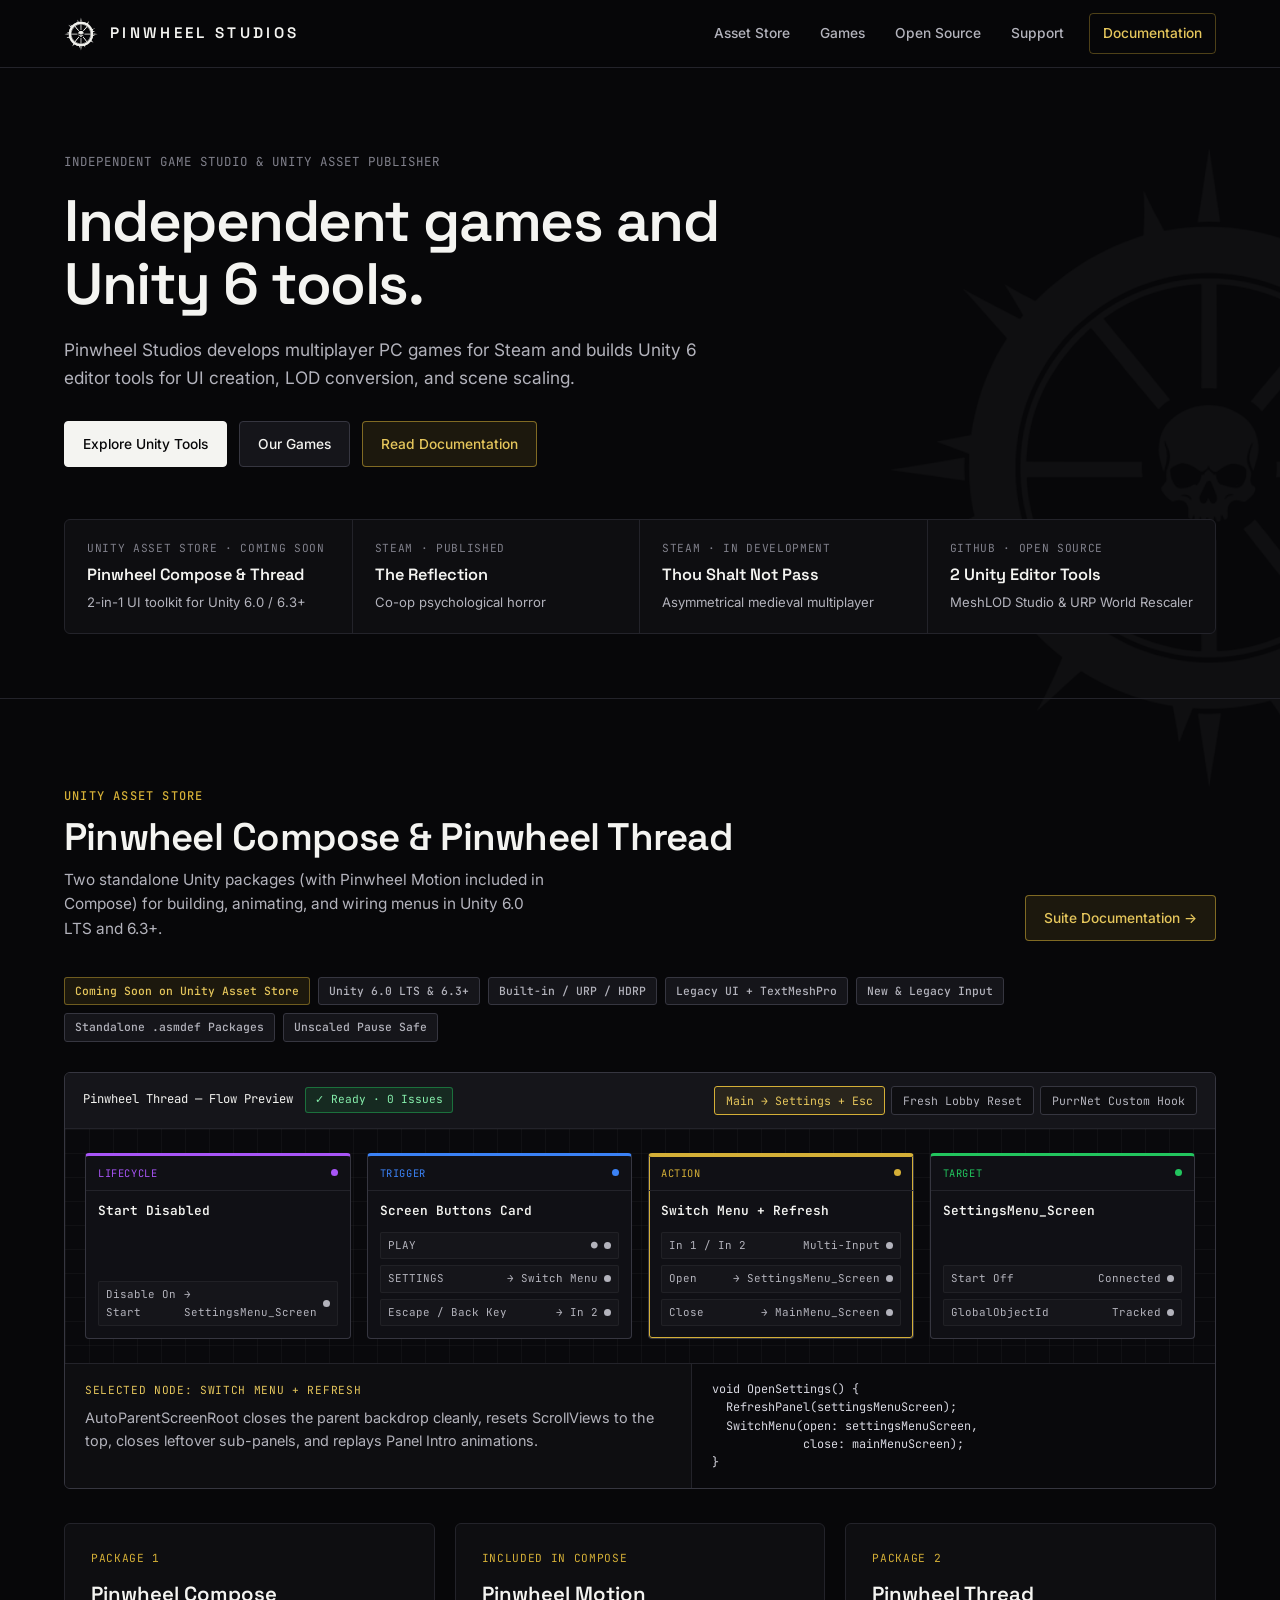
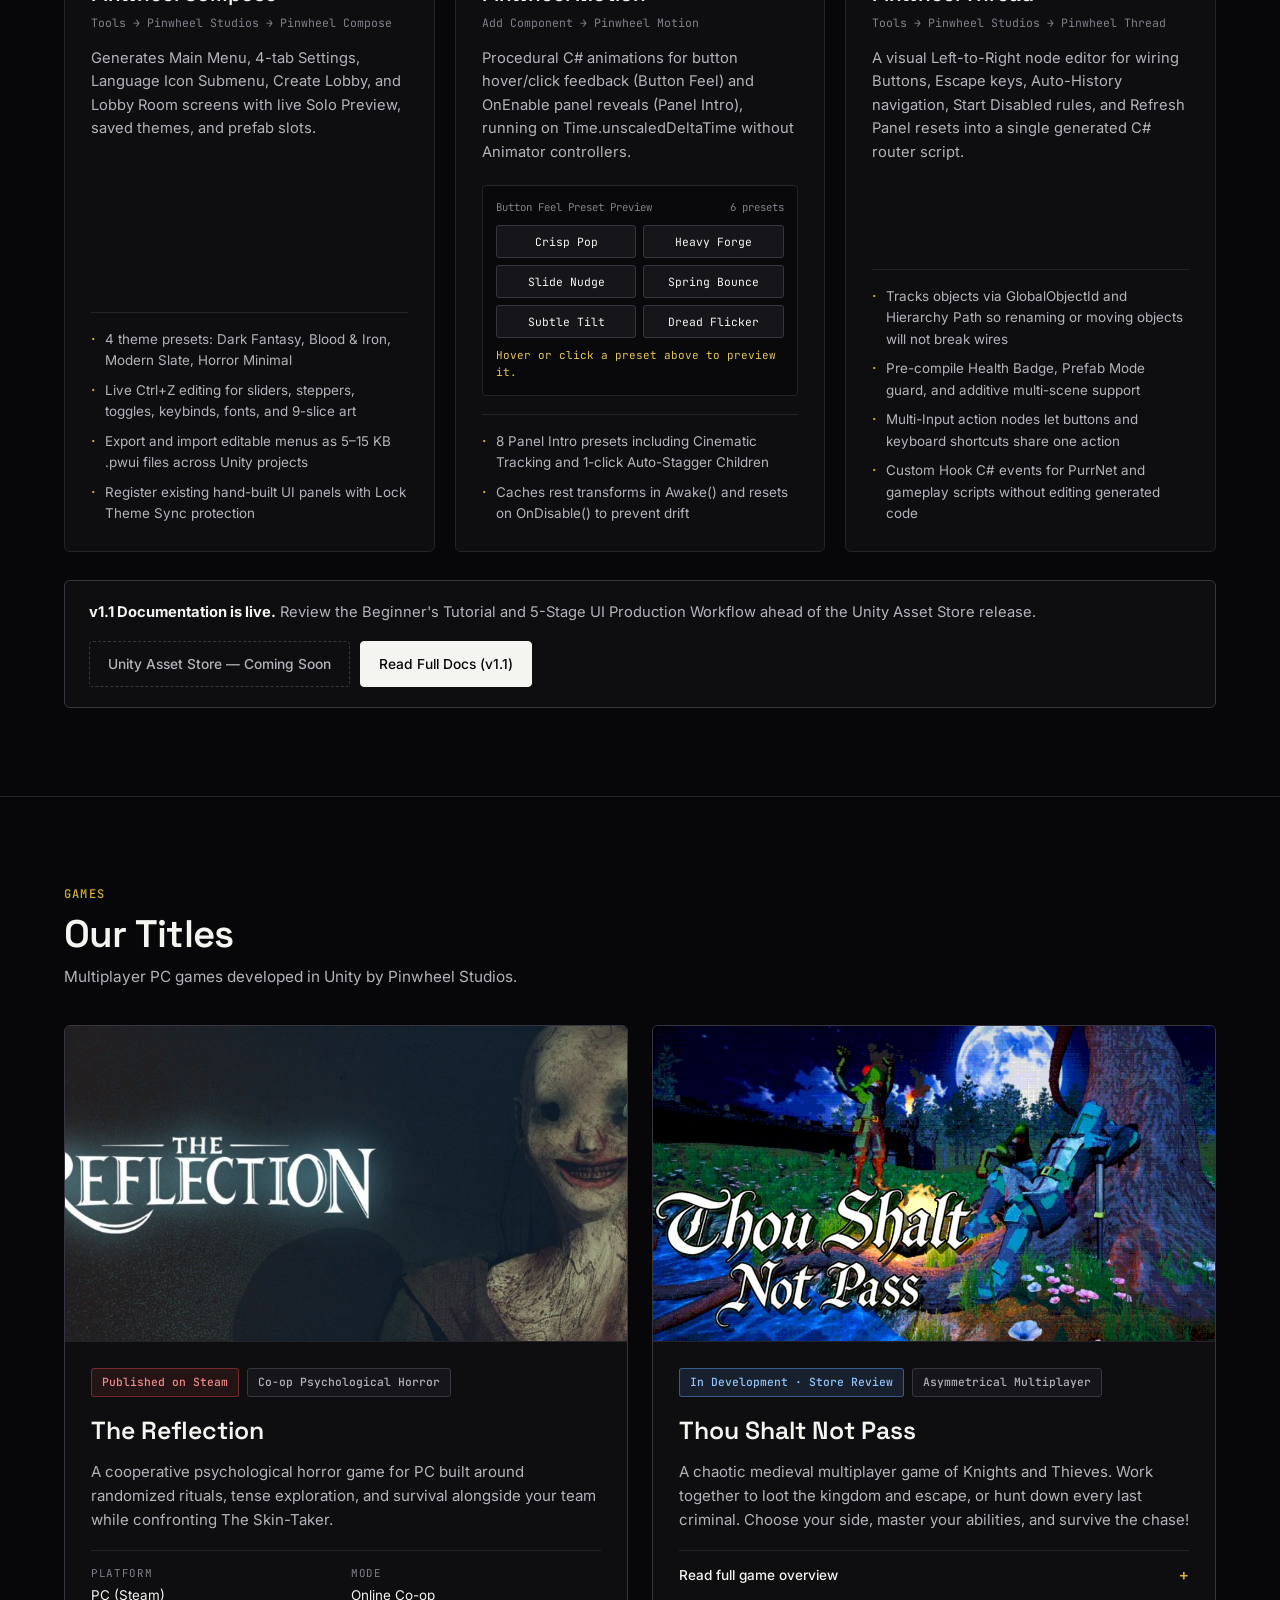
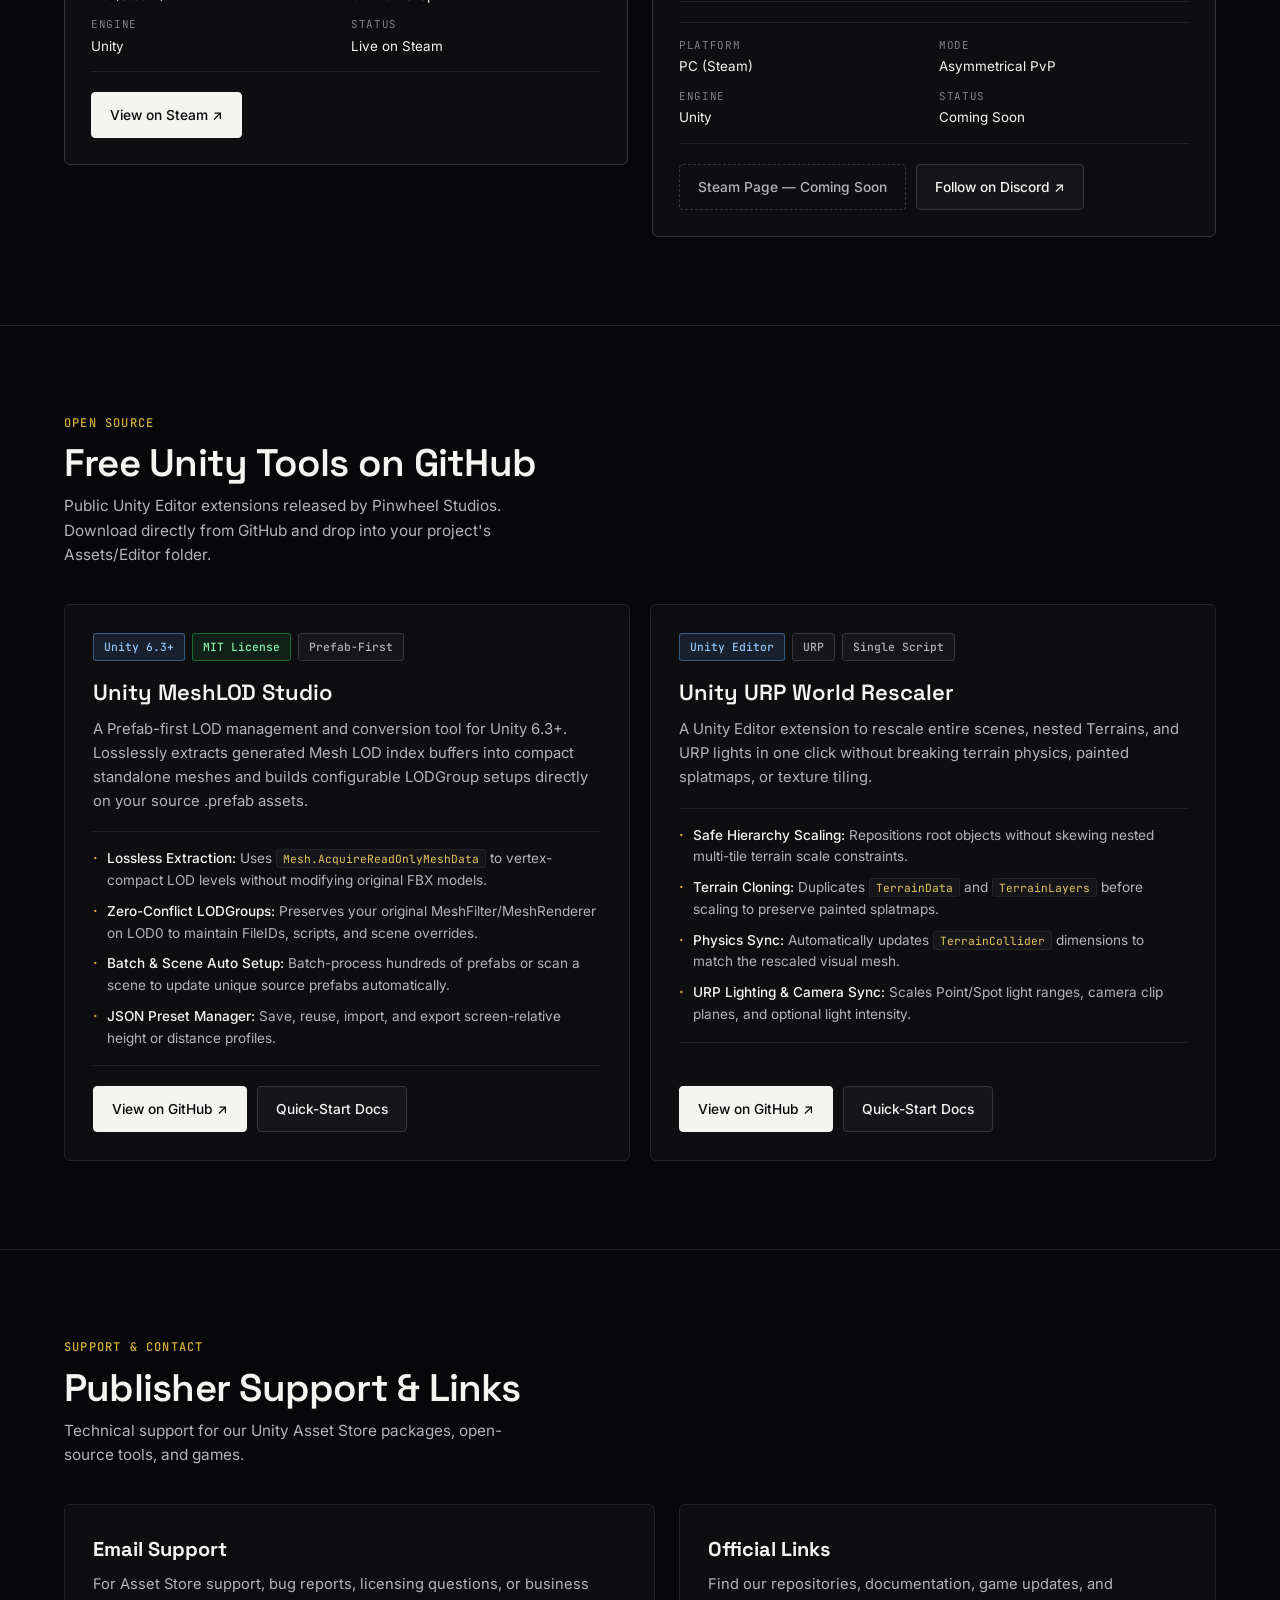
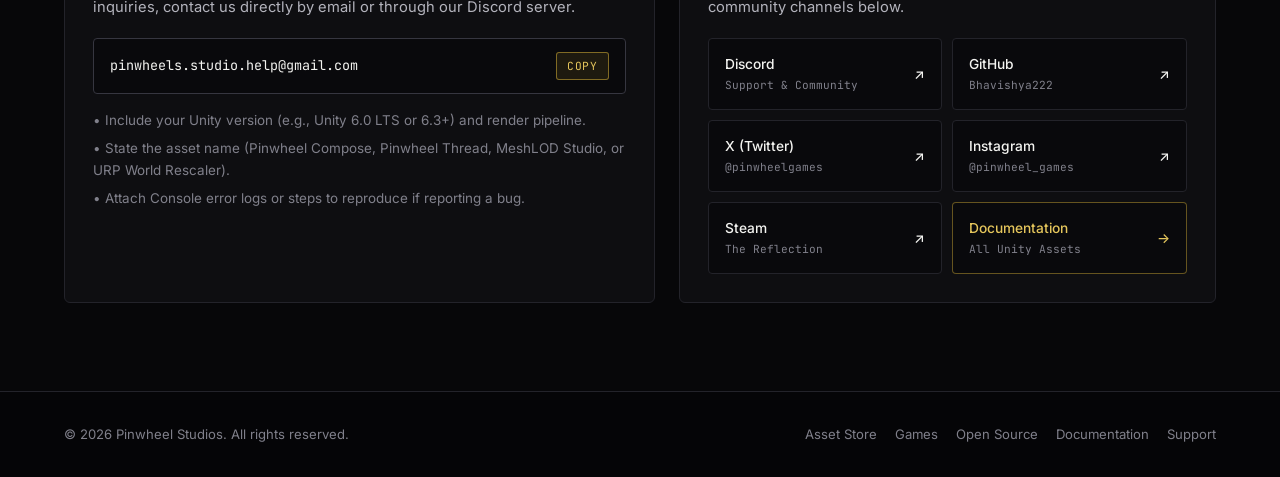
==== index.html @ 1e6efee3 "Add files via upload" ====
<!DOCTYPE html>
<html lang="en">
<head>
  <meta charset="UTF-8" />
  <meta name="viewport" content="width=device-width, initial-scale=1.0" />
  <title>Pinwheel Studios — Games &amp; Unity Tools</title>
  <meta name="description" content="Pinwheel Studios is an independent game studio and Unity tool developer. Creators of The Reflection, Thou Shalt Not Pass, Pinwheel Compose, Pinwheel Thread, Unity MeshLOD Studio, and Unity URP World Rescaler." />
  <link rel="icon" type="image/png" href="assets/favicon.png" />
  <link rel="preconnect" href="https://fonts.googleapis.com" />
  <link rel="preconnect" href="https://fonts.gstatic.com" crossorigin />
  <link href="https://fonts.googleapis.com/css2?family=Inter:wght@400;500;600&family=JetBrains+Mono:wght@400;500;600&family=Space+Grotesk:wght@500;600;700&display=swap" rel="stylesheet" />
  <link rel="stylesheet" href="styles.css" />
</head>
<body>
  <img src="assets/pinwheel-mark.png" alt="" aria-hidden="true" class="bg-pinwheel" />

  <div class="page-wrap">
    <!-- TOP NAVIGATION -->
    <header class="topbar">
      <div class="container topbar-inner">
        <a href="index.html" class="brand" aria-label="Pinwheel Studios Home">
          <img src="assets/pinwheel-mark.png" alt="Pinwheel Studios Logo" class="brand-mark" />
          <span class="brand-title">PINWHEEL STUDIOS</span>
        </a>

        <button class="mobile-toggle" aria-expanded="false" aria-label="Toggle Menu">Menu</button>

        <nav class="nav-links" aria-label="Primary Navigation">
          <a href="#tools">Asset Store</a>
          <a href="#games">Games</a>
          <a href="#opensource">Open Source</a>
          <a href="#support">Support</a>
          <a href="docs.html" class="nav-docs">Documentation</a>
        </nav>
      </div>
    </header>

    <main>
      <!-- HERO SECTION -->
      <section class="hero">
        <div class="container">
          <div class="hero-top">
            <div class="hero-kicker">Independent Game Studio &amp; Unity Asset Publisher</div>
            <h1 class="hero-title">Independent games and Unity 6 tools.</h1>
            <p class="hero-lead">
              Pinwheel Studios develops multiplayer PC games for Steam and builds Unity 6 editor tools for UI creation, LOD conversion, and scene scaling.
            </p>
            <div class="hero-actions">
              <a href="#tools" class="btn btn-primary">Explore Unity Tools</a>
              <a href="#games" class="btn">Our Games</a>
              <a href="docs.html" class="btn btn-gold">Read Documentation</a>
            </div>
          </div>

          <div class="overview-strip" aria-label="Studio Releases">
            <a href="#tools" class="overview-cell">
              <span class="overview-kicker">Unity Asset Store · Coming Soon</span>
              <span class="overview-name">Pinwheel Compose &amp; Thread</span>
              <span class="overview-sub">2-in-1 UI toolkit for Unity 6.0 / 6.3+</span>
            </a>
            <a href="#games" class="overview-cell">
              <span class="overview-kicker">Steam · Published</span>
              <span class="overview-name">The Reflection</span>
              <span class="overview-sub">Co-op psychological horror</span>
            </a>
            <a href="#games" class="overview-cell">
              <span class="overview-kicker">Steam · In Development</span>
              <span class="overview-name">Thou Shalt Not Pass</span>
              <span class="overview-sub">Asymmetrical medieval multiplayer</span>
            </a>
            <a href="#opensource" class="overview-cell">
              <span class="overview-kicker">GitHub · Open Source</span>
              <span class="overview-name">2 Unity Editor Tools</span>
              <span class="overview-sub">MeshLOD Studio &amp; URP World Rescaler</span>
            </a>
          </div>
        </div>
      </section>

      <!-- SECTION 1: UNITY ASSET STORE SUITE -->
      <section id="tools" class="section">
        <div class="container">
          <div class="section-header">
            <div>
              <div class="section-label">Unity Asset Store</div>
              <h2 class="section-title">Pinwheel Compose &amp; Pinwheel Thread</h2>
              <p class="section-desc">
                Two standalone Unity packages (with Pinwheel Motion included in Compose) for building, animating, and wiring menus in Unity 6.0 LTS and 6.3+.
              </p>
            </div>
            <div>
              <a href="docs.html#suite-tutorial" class="btn btn-gold">Suite Documentation →</a>
            </div>
          </div>

          <div class="compat-strip">
            <span class="tag tag-gold">Coming Soon on Unity Asset Store</span>
            <span class="tag">Unity 6.0 LTS &amp; 6.3+</span>
            <span class="tag">Built-in / URP / HDRP</span>
            <span class="tag">Legacy UI + TextMeshPro</span>
            <span class="tag">New &amp; Legacy Input</span>
            <span class="tag">Standalone .asmdef Packages</span>
            <span class="tag">Unscaled Pause Safe</span>
          </div>

          <!-- INTERACTIVE PINWHEEL THREAD FLOW PREVIEW -->
          <div class="thread-sandbox">
            <div class="sandbox-toolbar">
              <div class="sandbox-title">
                <span>Pinwheel Thread — Flow Preview</span>
                <span class="health-badge">✓ Ready · 0 Issues</span>
              </div>
              <div class="preset-tabs" role="tablist" aria-label="Pinwheel Thread Workflow Examples">
                <button class="preset-tab active" data-flow="settings">Main → Settings + Esc</button>
                <button class="preset-tab" data-flow="lobby">Fresh Lobby Reset</button>
                <button class="preset-tab" data-flow="purrnet">PurrNet Custom Hook</button>
              </div>
            </div>

            <div class="node-stage">
              <div id="threadNodeStage" class="node-flow-grid"></div>
            </div>

            <div class="sandbox-inspector">
              <div class="inspector-info">
                <div id="inspectorLabel" class="inspector-label">Selected Node</div>
                <p id="inspectorDesc" class="inspector-desc"></p>
              </div>
              <pre id="inspectorCode" class="inspector-code"></pre>
            </div>
          </div>

          <!-- 3-COLUMN BREAKDOWN -->
          <div class="pillars-grid">
            <article class="pillar">
              <div class="pillar-badge">Package 1</div>
              <h3>Pinwheel Compose</h3>
              <div class="pillar-sub">Tools → Pinwheel Studios → Pinwheel Compose</div>
              <p>
                Generates Main Menu, 4-tab Settings, Language Icon Submenu, Create Lobby, and Lobby Room screens with live Solo Preview, saved themes, and prefab slots.
              </p>
              <ul class="pillar-list">
                <li>4 theme presets: Dark Fantasy, Blood &amp; Iron, Modern Slate, Horror Minimal</li>
                <li>Live Ctrl+Z editing for sliders, steppers, toggles, keybinds, fonts, and 9-slice art</li>
                <li>Export and import editable menus as 5–15 KB .pwui files across Unity projects</li>
                <li>Register existing hand-built UI panels with Lock Theme Sync protection</li>
              </ul>
            </article>

            <article class="pillar">
              <div class="pillar-badge">Included in Compose</div>
              <h3>Pinwheel Motion</h3>
              <div class="pillar-sub">Add Component → Pinwheel Motion</div>
              <p>
                Procedural C# animations for button hover/click feedback (Button Feel) and OnEnable panel reveals (Panel Intro), running on Time.unscaledDeltaTime without Animator controllers.
              </p>

              <div class="motion-lab">
                <div class="motion-lab-label">
                  <span>Button Feel Preset Preview</span>
                  <span>6 presets</span>
                </div>
                <div class="motion-chips">
                  <button type="button" class="motion-chip" data-preset="crisp">Crisp Pop</button>
                  <button type="button" class="motion-chip" data-preset="forge">Heavy Forge</button>
                  <button type="button" class="motion-chip" data-preset="nudge">Slide Nudge</button>
                  <button type="button" class="motion-chip" data-preset="spring">Spring Bounce</button>
                  <button type="button" class="motion-chip" data-preset="tilt">Subtle Tilt</button>
                  <button type="button" class="motion-chip" data-preset="dread">Dread Flicker</button>
                </div>
                <div id="motionNote" class="motion-note">Hover or click a preset above to preview it.</div>
              </div>

              <ul class="pillar-list">
                <li>8 Panel Intro presets including Cinematic Tracking and 1-click Auto-Stagger Children</li>
                <li>Caches rest transforms in Awake() and resets on OnDisable() to prevent drift</li>
              </ul>
            </article>

            <article class="pillar">
              <div class="pillar-badge">Package 2</div>
              <h3>Pinwheel Thread</h3>
              <div class="pillar-sub">Tools → Pinwheel Studios → Pinwheel Thread</div>
              <p>
                A visual Left-to-Right node editor for wiring Buttons, Escape keys, Auto-History navigation, Start Disabled rules, and Refresh Panel resets into a single generated C# router script.
              </p>
              <ul class="pillar-list">
                <li>Tracks objects via GlobalObjectId and Hierarchy Path so renaming or moving objects will not break wires</li>
                <li>Pre-compile Health Badge, Prefab Mode guard, and additive multi-scene support</li>
                <li>Multi-Input action nodes let buttons and keyboard shortcuts share one action</li>
                <li>Custom Hook C# events for PurrNet and gameplay scripts without editing generated code</li>
              </ul>
            </article>
          </div>

          <div class="suite-cta-bar">
            <div class="suite-cta-text">
              <strong>v1.1 Documentation is live.</strong> Review the Beginner's Tutorial and 5-Stage UI Production Workflow ahead of the Unity Asset Store release.
            </div>
            <div class="suite-cta-actions">
              <!-- WHEN LIVE ON UNITY ASSET STORE: Replace this <span> with an <a href="YOUR_URL" target="_blank" rel="noopener noreferrer" class="btn btn-gold">View on Unity Asset Store ↗</a> -->
              <span class="btn btn-muted" aria-disabled="true">Unity Asset Store — Coming Soon</span>
              <a href="docs.html#suite-tutorial" class="btn btn-primary">Read Full Docs (v1.1)</a>
            </div>
          </div>
        </div>
      </section>

      <!-- SECTION 2: GAMES -->
      <section id="games" class="section">
        <div class="container">
          <div class="section-header">
            <div>
              <div class="section-label">Games</div>
              <h2 class="section-title">Our Titles</h2>
              <p class="section-desc">
                Multiplayer PC games developed in Unity by Pinwheel Studios.
              </p>
            </div>
          </div>

          <div class="games-grid">
            <!-- Game 1: The Reflection -->
            <article class="game-card">
              <div class="game-capsule">
                <img src="assets/the-reflection.jpg" alt="The Reflection — Cooperative Psychological Horror on Steam" />
              </div>
              <div class="game-body">
                <div class="game-badges">
                  <span class="tag tag-crimson">Published on Steam</span>
                  <span class="tag">Co-op Psychological Horror</span>
                </div>
                <h3 class="game-title">The Reflection</h3>
                <p class="game-desc">
                  A cooperative psychological horror game for PC built around randomized rituals, tense exploration, and survival alongside your team while confronting The Skin-Taker.
                </p>
                <div class="game-meta-grid">
                  <div><span>Platform</span>PC (Steam)</div>
                  <div><span>Mode</span>Online Co-op</div>
                  <div><span>Engine</span>Unity</div>
                  <div><span>Status</span>Live on Steam</div>
                </div>
                <div class="game-actions">
                  <a href="https://store.steampowered.com/app/4314340/The_Reflection/" target="_blank" rel="noopener noreferrer" class="btn btn-primary">
                    View on Steam ↗
                  </a>
                </div>
              </div>
            </article>

            <!-- Game 2: Thou Shalt Not Pass -->
            <article class="game-card">
              <div class="game-capsule">
                <img src="assets/thou-shalt-not-pass.jpg" alt="Thou Shalt Not Pass — Chaotic Medieval Multiplayer Game of Knights and Thieves" />
              </div>
              <div class="game-body">
                <div class="game-badges">
                  <span class="tag tag-blue">In Development · Store Review</span>
                  <span class="tag">Asymmetrical Multiplayer</span>
                </div>
                <h3 class="game-title">Thou Shalt Not Pass</h3>
                <p class="game-desc">
                  A chaotic medieval multiplayer game of Knights and Thieves. Work together to loot the kingdom and escape, or hunt down every last criminal. Choose your side, master your abilities, and survive the chase!
                </p>

                <details class="game-details">
                  <summary>Read full game overview</summary>
                  <div class="game-details-body">
                    <p>
                      Deep within a medieval kingdom, a group of thieves has decided to make off with its riches. Unfortunately for them, the Queen has other plans. Her Knights have been ordered to hunt them down. No prisoners. No mercy.
                    </p>
                    <p>
                      <strong>THOU SHALT NOT PASS</strong> is a fast-paced, asymmetrical multiplayer game where one side hunts and the other desperately tries to escape. Because there's a ship waiting, and the Knights aren't particularly fond of letting criminals leave.
                    </p>

                    <div class="factions-split">
                      <div class="faction-box">
                        <strong>The Thieves</strong>
                        Work together to gather treasure, prepare the ancient Watchtowers, and signal your escape ship before the Knights catch you. The more treasure you carry, the bigger a target you become.
                      </div>
                      <div class="faction-box">
                        <strong>The Knights</strong>
                        The Queen has given you a simple order: kill every last Thief. Track down the criminals, interrupt their plans, and stop them from escaping with the kingdom's riches.
                      </div>
                    </div>

                    <h4>Different Classes. Different Ways to Play.</h4>
                    <p>
                      Both sides feature multiple playable classes with distinct abilities and playstyles across woodland paths, medieval settlements, and ancient structures. Explore multiple maps, discover shortcuts, and turn an ordinary chase into complete chaos.
                    </p>
                  </div>
                </details>

                <div class="game-meta-grid">
                  <div><span>Platform</span>PC (Steam)</div>
                  <div><span>Mode</span>Asymmetrical PvP</div>
                  <div><span>Engine</span>Unity</div>
                  <div><span>Status</span>Coming Soon</div>
                </div>
                <div class="game-actions">
                  <!-- WHEN STEAM PAGE IS APPROVED: Swap this <span> for your Steam link -->
                  <span class="btn btn-muted" aria-disabled="true">Steam Page — Coming Soon</span>
                  <a href="https://discord.gg/wGyS56Tn2h" target="_blank" rel="noopener noreferrer" class="btn">
                    Follow on Discord ↗
                  </a>
                </div>
              </div>
            </article>
          </div>
        </div>
      </section>

      <!-- SECTION 3: OPEN-SOURCE TOOLS -->
      <section id="opensource" class="section">
        <div class="container">
          <div class="section-header">
            <div>
              <div class="section-label">Open Source</div>
              <h2 class="section-title">Free Unity Tools on GitHub</h2>
              <p class="section-desc">
                Public Unity Editor extensions released by Pinwheel Studios. Download directly from GitHub and drop into your project's Assets/Editor folder.
              </p>
            </div>
          </div>

          <div class="oss-list">
            <!-- Tool 1: Unity MeshLOD Studio -->
            <article class="oss-card">
              <div class="oss-tags">
                <span class="tag tag-blue">Unity 6.3+</span>
                <span class="tag tag-green">MIT License</span>
                <span class="tag">Prefab-First</span>
              </div>
              <h3 class="oss-name">Unity MeshLOD Studio</h3>
              <p class="oss-summary">
                A Prefab-first LOD management and conversion tool for Unity 6.3+. Losslessly extracts generated Mesh LOD index buffers into compact standalone meshes and builds configurable LODGroup setups directly on your source .prefab assets.
              </p>
              <ul class="oss-specs">
                <li><strong>Lossless Extraction:</strong> Uses <span class="inline-code">Mesh.AcquireReadOnlyMeshData</span> to vertex-compact LOD levels without modifying original FBX models.</li>
                <li><strong>Zero-Conflict LODGroups:</strong> Preserves your original MeshFilter/MeshRenderer on LOD0 to maintain FileIDs, scripts, and scene overrides.</li>
                <li><strong>Batch &amp; Scene Auto Setup:</strong> Batch-process hundreds of prefabs or scan a scene to update unique source prefabs automatically.</li>
                <li><strong>JSON Preset Manager:</strong> Save, reuse, import, and export screen-relative height or distance profiles.</li>
              </ul>
              <div class="oss-actions">
                <a href="https://github.com/Bhavishya222/Unity-MeshLOD-Studio" target="_blank" rel="noopener noreferrer" class="btn btn-primary">
                  View on GitHub ↗
                </a>
                <a href="docs.html#meshlod-docs" class="btn">Quick-Start Docs</a>
              </div>
            </article>

            <!-- Tool 2: Unity URP World Rescaler -->
            <article class="oss-card">
              <div class="oss-tags">
                <span class="tag tag-blue">Unity Editor</span>
                <span class="tag">URP</span>
                <span class="tag">Single Script</span>
              </div>
              <h3 class="oss-name">Unity URP World Rescaler</h3>
              <p class="oss-summary">
                A Unity Editor extension to rescale entire scenes, nested Terrains, and URP lights in one click without breaking terrain physics, painted splatmaps, or texture tiling.
              </p>
              <ul class="oss-specs">
                <li><strong>Safe Hierarchy Scaling:</strong> Repositions root objects without skewing nested multi-tile terrain scale constraints.</li>
                <li><strong>Terrain Cloning:</strong> Duplicates <span class="inline-code">TerrainData</span> and <span class="inline-code">TerrainLayers</span> before scaling to preserve painted splatmaps.</li>
                <li><strong>Physics Sync:</strong> Automatically updates <span class="inline-code">TerrainCollider</span> dimensions to match the rescaled visual mesh.</li>
                <li><strong>URP Lighting &amp; Camera Sync:</strong> Scales Point/Spot light ranges, camera clip planes, and optional light intensity.</li>
              </ul>
              <div class="oss-actions">
                <a href="https://github.com/Bhavishya222/Unity-URP-World-Rescaler" target="_blank" rel="noopener noreferrer" class="btn btn-primary">
                  View on GitHub ↗
                </a>
                <a href="docs.html#rescaler-docs" class="btn">Quick-Start Docs</a>
              </div>
            </article>
          </div>
        </div>
      </section>

      <!-- SECTION 4: SUPPORT & CONTACT -->
      <section id="support" class="section" style="border-bottom:none;">
        <div class="container">
          <div class="section-header">
            <div>
              <div class="section-label">Support &amp; Contact</div>
              <h2 class="section-title">Publisher Support &amp; Links</h2>
              <p class="section-desc">
                Technical support for our Unity Asset Store packages, open-source tools, and games.
              </p>
            </div>
          </div>

          <div class="support-grid">
            <div class="support-panel">
              <h3>Email Support</h3>
              <p>
                For Asset Store support, bug reports, licensing questions, or business inquiries, contact us directly by email or through our Discord server.
              </p>
              <div class="email-box">
                <a href="mailto:pinwheels.studio.help@gmail.com">pinwheels.studio.help@gmail.com</a>
                <button type="button" class="copy-btn" data-copy="pinwheels.studio.help@gmail.com">Copy</button>
              </div>
              <ul class="support-checklist">
                <li>• Include your Unity version (e.g., Unity 6.0 LTS or 6.3+) and render pipeline.</li>
                <li>• State the asset name (Pinwheel Compose, Pinwheel Thread, MeshLOD Studio, or URP World Rescaler).</li>
                <li>• Attach Console error logs or steps to reproduce if reporting a bug.</li>
              </ul>
            </div>

            <div class="support-panel">
              <h3>Official Links</h3>
              <p>
                Find our repositories, documentation, game updates, and community channels below.
              </p>
              <div class="channels-grid">
                <a href="https://discord.gg/wGyS56Tn2h" target="_blank" rel="noopener noreferrer" class="channel-link">
                  <span>Discord<span class="channel-sub">Support &amp; Community</span></span>
                  <span>↗</span>
                </a>
                <a href="https://github.com/Bhavishya222" target="_blank" rel="noopener noreferrer" class="channel-link">
                  <span>GitHub<span class="channel-sub">Bhavishya222</span></span>
                  <span>↗</span>
                </a>
                <a href="https://x.com/pinwheelgames" target="_blank" rel="noopener noreferrer" class="channel-link">
                  <span>X (Twitter)<span class="channel-sub">@pinwheelgames</span></span>
                  <span>↗</span>
                </a>
                <a href="https://www.instagram.com/pinwheel_games" target="_blank" rel="noopener noreferrer" class="channel-link">
                  <span>Instagram<span class="channel-sub">@pinwheel_games</span></span>
                  <span>↗</span>
                </a>
                <a href="https://store.steampowered.com/app/4314340/The_Reflection/" target="_blank" rel="noopener noreferrer" class="channel-link">
                  <span>Steam<span class="channel-sub">The Reflection</span></span>
                  <span>↗</span>
                </a>
                <a href="docs.html" class="channel-link" style="border-color:rgba(212,175,55,0.45);">
                  <span style="color:var(--gold-bright);">Documentation<span class="channel-sub">All Unity Assets</span></span>
                  <span style="color:var(--gold-bright);">→</span>
                </a>
              </div>
            </div>
          </div>
        </div>
      </section>
    </main>

    <!-- FOOTER -->
    <footer class="footer">
      <div class="container footer-inner">
        <div>© 2026 Pinwheel Studios. All rights reserved.</div>
        <div class="footer-links">
          <a href="#tools">Asset Store</a>
          <a href="#games">Games</a>
          <a href="#opensource">Open Source</a>
          <a href="docs.html">Documentation</a>
          <a href="mailto:pinwheels.studio.help@gmail.com">Support</a>
        </div>
      </div>
    </footer>
  </div>

  <script src="script.js"></script>
</body>
</html>
---- styles.css ----
/* ==========================================================================
   PINWHEEL STUDIOS — STUDIO & DOCUMENTATION STYLESHEET
   Clean dark monochrome architecture with subtle gold & crimson accents
   ========================================================================== */

:root {
  --bg-0: #070709;
  --bg-1: #0e0e11;
  --bg-2: #15151a;
  --bg-3: #1c1c23;
  --line: #23232a;
  --line-strong: #363640;
  --ink: #f4f4f1;
  --ink-mid: #b3b3bc;
  --ink-dim: #80808b;

  --gold: #d4af37;
  --gold-bright: #e5c65c;
  --gold-soft: rgba(212, 175, 55, 0.1);
  --crimson: #c24141;
  --crimson-soft: rgba(194, 65, 65, 0.12);
  --blue-accent: #60a5fa;
  --blue-soft: rgba(96, 165, 250, 0.12);

  /* Pinwheel Thread Node Colors */
  --node-purple: #a855f7;
  --node-blue: #3b82f6;
  --node-gold: #d4af37;
  --node-green: #22c55e;

  --font-sans: 'Inter', system-ui, -apple-system, BlinkMacSystemFont, 'Segoe UI', sans-serif;
  --font-display: 'Space Grotesk', system-ui, -apple-system, sans-serif;
  --font-mono: 'JetBrains Mono', ui-monospace, SFMono-Regular, Menlo, monospace;

  --max-w: 1200px;
  --nav-h: 68px;
}

*, *::before, *::after {
  box-sizing: border-box;
  margin: 0;
  padding: 0;
}

html {
  scroll-behavior: smooth;
  background: var(--bg-0);
  color: var(--ink);
  font-family: var(--font-sans);
  -webkit-font-smoothing: antialiased;
}

body {
  background: var(--bg-0);
  color: var(--ink);
  line-height: 1.6;
  overflow-x: hidden;
  min-height: 100vh;
}

a { color: inherit; text-decoration: none; }
img { max-width: 100%; display: block; }

::selection {
  background: var(--gold);
  color: #070709;
}

/* Subtle Scroll-Driven Pinwheel Watermark */
.bg-pinwheel {
  position: fixed;
  right: -260px;
  top: 52%;
  width: 660px;
  height: 660px;
  margin-top: -330px;
  opacity: 0.036;
  pointer-events: none;
  z-index: 0;
  will-change: transform;
}

.page-wrap { position: relative; z-index: 1; }

.container {
  width: 100%;
  max-width: var(--max-w);
  margin: 0 auto;
  padding: 0 24px;
}

.mono { font-family: var(--font-mono); }

/* ==========================================================================
   NAVIGATION
   ========================================================================== */
.topbar {
  position: sticky;
  top: 0;
  z-index: 50;
  height: var(--nav-h);
  background: rgba(7, 7, 9, 0.92);
  backdrop-filter: blur(10px);
  border-bottom: 1px solid var(--line);
}

.topbar-inner {
  height: 100%;
  display: flex;
  align-items: center;
  justify-content: space-between;
  gap: 20px;
}

.brand {
  display: inline-flex;
  align-items: center;
  gap: 12px;
}

.brand-mark {
  width: 34px;
  height: 34px;
  object-fit: contain;
  transition: transform 0.6s cubic-bezier(0.22, 1, 0.36, 1);
}

.brand:hover .brand-mark { transform: rotate(90deg); }

.brand-title {
  font-family: var(--font-display);
  font-size: 0.95rem;
  font-weight: 600;
  letter-spacing: 0.22em;
  text-transform: uppercase;
  color: var(--ink);
}

.nav-links {
  display: flex;
  align-items: center;
  gap: 4px;
}

.nav-links a {
  font-size: 0.86rem;
  font-weight: 500;
  color: var(--ink-mid);
  padding: 8px 13px;
  border-radius: 4px;
  transition: color 0.16s, background 0.16s;
}

.nav-links a:hover,
.nav-links a.active {
  color: var(--ink);
  background: var(--bg-2);
}

.nav-links a.nav-docs {
  color: var(--gold-bright);
  border: 1px solid rgba(212, 175, 55, 0.35);
  margin-left: 8px;
}

.nav-links a.nav-docs:hover,
.nav-links a.nav-docs.active {
  background: var(--gold-soft);
  border-color: var(--gold);
}

.mobile-toggle {
  display: none;
  background: var(--bg-1);
  border: 1px solid var(--line-strong);
  color: var(--ink);
  font-family: var(--font-mono);
  font-size: 0.78rem;
  padding: 7px 12px;
  border-radius: 4px;
  cursor: pointer;
}

/* ==========================================================================
   COMMON HEADINGS, TAGS & BUTTONS
   ========================================================================== */
.section {
  padding: 88px 0;
  border-bottom: 1px solid var(--line);
}

.section-header {
  display: flex;
  align-items: flex-end;
  justify-content: space-between;
  gap: 24px;
  margin-bottom: 36px;
}

.section-label {
  font-family: var(--font-mono);
  font-size: 0.75rem;
  font-weight: 500;
  letter-spacing: 0.1em;
  text-transform: uppercase;
  color: var(--gold);
  margin-bottom: 8px;
}

.section-title {
  font-family: var(--font-display);
  font-size: clamp(1.75rem, 3vw, 2.4rem);
  font-weight: 600;
  letter-spacing: -0.02em;
  line-height: 1.12;
}

.section-desc {
  color: var(--ink-mid);
  font-size: 0.96rem;
  max-width: 48ch;
  margin-top: 10px;
}

.tag {
  display: inline-flex;
  align-items: center;
  gap: 6px;
  font-family: var(--font-mono);
  font-size: 0.71rem;
  font-weight: 500;
  padding: 4px 10px;
  border-radius: 3px;
  border: 1px solid var(--line-strong);
  background: var(--bg-2);
  color: var(--ink-mid);
  white-space: nowrap;
}

.tag-gold {
  border-color: rgba(212, 175, 55, 0.45);
  background: var(--gold-soft);
  color: var(--gold-bright);
}

.tag-crimson {
  border-color: rgba(194, 65, 65, 0.5);
  background: var(--crimson-soft);
  color: #f08a8a;
}

.tag-blue {
  border-color: rgba(96, 165, 250, 0.45);
  background: var(--blue-soft);
  color: #93c5fd;
}

.tag-green {
  border-color: rgba(34, 197, 94, 0.45);
  background: rgba(34, 197, 94, 0.1);
  color: #86efac;
}

.tag-purple {
  border-color: rgba(168, 85, 247, 0.45);
  background: rgba(168, 85, 247, 0.12);
  color: #d8b4fe;
}

.btn {
  display: inline-flex;
  align-items: center;
  justify-content: center;
  gap: 8px;
  font-size: 0.86rem;
  font-weight: 500;
  padding: 11px 18px;
  border-radius: 4px;
  border: 1px solid var(--line-strong);
  background: var(--bg-2);
  color: var(--ink);
  cursor: pointer;
  transition: background 0.16s, border-color 0.16s, color 0.16s;
}

.btn:hover {
  background: var(--bg-3);
  border-color: var(--ink-mid);
}

.btn-primary {
  background: var(--ink);
  color: #070709;
  border-color: var(--ink);
}

.btn-primary:hover {
  background: var(--gold-bright);
  border-color: var(--gold-bright);
  color: #070709;
}

.btn-gold {
  background: var(--gold-soft);
  border-color: rgba(212, 175, 55, 0.55);
  color: var(--gold-bright);
}

.btn-gold:hover {
  background: var(--gold);
  border-color: var(--gold);
  color: #070709;
}

.btn-muted {
  background: var(--bg-1);
  border-color: var(--line-strong);
  border-style: dashed;
  color: var(--ink-mid);
  cursor: default;
}

.btn-muted:hover {
  background: var(--bg-1);
  border-color: var(--line-strong);
}

/* ==========================================================================
   HERO SECTION
   ========================================================================== */
.hero {
  padding: 84px 0 64px;
  border-bottom: 1px solid var(--line);
}

.hero-top {
  max-width: 780px;
  margin-bottom: 52px;
}

.hero-kicker {
  font-family: var(--font-mono);
  font-size: 0.78rem;
  letter-spacing: 0.08em;
  text-transform: uppercase;
  color: var(--ink-dim);
  margin-bottom: 18px;
}

.hero-title {
  font-family: var(--font-display);
  font-size: clamp(2.35rem, 4.8vw, 3.65rem);
  font-weight: 600;
  line-height: 1.08;
  letter-spacing: -0.025em;
  margin-bottom: 20px;
}

.hero-lead {
  font-size: 1.08rem;
  color: var(--ink-mid);
  max-width: 62ch;
  margin-bottom: 30px;
}

.hero-actions {
  display: flex;
  flex-wrap: wrap;
  gap: 12px;
}

/* Clean Studio Quick-Index Strip */
.overview-strip {
  display: grid;
  grid-template-columns: repeat(4, 1fr);
  border: 1px solid var(--line);
  border-radius: 6px;
  overflow: hidden;
  background: var(--bg-1);
}

.overview-cell {
  padding: 20px 22px;
  border-right: 1px solid var(--line);
  transition: background 0.16s;
  display: flex;
  flex-direction: column;
  gap: 4px;
}

.overview-cell:last-child { border-right: none; }
.overview-cell:hover { background: var(--bg-2); }

.overview-kicker {
  font-family: var(--font-mono);
  font-size: 0.7rem;
  text-transform: uppercase;
  letter-spacing: 0.06em;
  color: var(--ink-dim);
}

.overview-name {
  font-family: var(--font-display);
  font-size: 1.02rem;
  font-weight: 600;
  color: var(--ink);
}

.overview-sub {
  font-size: 0.82rem;
  color: var(--ink-mid);
}

/* ==========================================================================
   SECTION 1 — UNITY ASSET STORE TOOLKIT
   ========================================================================== */
.compat-strip {
  display: flex;
  flex-wrap: wrap;
  gap: 8px;
  margin-bottom: 30px;
}

/* Interactive Pinwheel Thread Flow Preview */
.thread-sandbox {
  border: 1px solid var(--line-strong);
  border-radius: 6px;
  background: var(--bg-1);
  overflow: hidden;
  margin-bottom: 34px;
}

.sandbox-toolbar {
  display: flex;
  flex-wrap: wrap;
  align-items: center;
  justify-content: space-between;
  gap: 14px;
  padding: 13px 18px;
  border-bottom: 1px solid var(--line);
  background: var(--bg-2);
}

.sandbox-title {
  display: flex;
  align-items: center;
  gap: 12px;
  font-family: var(--font-mono);
  font-size: 0.76rem;
  color: var(--ink);
}

.health-badge {
  display: inline-flex;
  align-items: center;
  gap: 5px;
  padding: 3px 9px;
  border-radius: 3px;
  font-family: var(--font-mono);
  font-size: 0.7rem;
  border: 1px solid rgba(34, 197, 94, 0.45);
  background: rgba(34, 197, 94, 0.12);
  color: #86efac;
}

.preset-tabs {
  display: flex;
  flex-wrap: wrap;
  gap: 6px;
}

.preset-tab {
  font-family: var(--font-mono);
  font-size: 0.72rem;
  padding: 6px 11px;
  border-radius: 3px;
  border: 1px solid var(--line-strong);
  background: var(--bg-1);
  color: var(--ink-mid);
  cursor: pointer;
  transition: all 0.15s;
}

.preset-tab:hover { color: var(--ink); border-color: var(--ink-dim); }
.preset-tab.active {
  background: var(--gold-soft);
  border-color: var(--gold);
  color: var(--gold-bright);
}

.node-stage {
  padding: 24px 20px;
  background-color: #09090c;
  background-image:
    linear-gradient(to right, rgba(255,255,255,0.03) 1px, transparent 1px),
    linear-gradient(to bottom, rgba(255,255,255,0.03) 1px, transparent 1px);
  background-size: 24px 24px;
  overflow-x: auto;
}

.node-flow-grid {
  display: grid;
  grid-template-columns: repeat(4, minmax(195px, 1fr));
  gap: 16px;
  min-width: 800px;
}

.node-card {
  border: 1px solid var(--line-strong);
  border-radius: 4px;
  background: #101015;
  cursor: pointer;
  transition: border-color 0.16s, transform 0.14s, background 0.16s;
  display: flex;
  flex-direction: column;
}

.node-card:hover { transform: translateY(-2px); background: #15151c; }
.node-card.selected { box-shadow: inset 0 0 0 1px currentColor; }

.node-card[data-color="purple"] { border-top: 3px solid var(--node-purple); color: var(--node-purple); }
.node-card[data-color="blue"]   { border-top: 3px solid var(--node-blue);   color: var(--node-blue); }
.node-card[data-color="gold"]   { border-top: 3px solid var(--node-gold);   color: var(--node-gold); }
.node-card[data-color="green"]  { border-top: 3px solid var(--node-green);  color: var(--node-green); }

.node-head {
  padding: 9px 12px;
  border-bottom: 1px solid var(--line);
  display: flex;
  align-items: center;
  justify-content: space-between;
}

.node-role {
  font-family: var(--font-mono);
  font-size: 0.65rem;
  letter-spacing: 0.06em;
  text-transform: uppercase;
}

.node-name {
  font-family: var(--font-mono);
  font-size: 0.8rem;
  font-weight: 600;
  color: var(--ink);
  padding: 10px 12px 6px;
}

.node-ports {
  padding: 4px 12px 12px;
  display: flex;
  flex-direction: column;
  gap: 6px;
  margin-top: auto;
}

.port-row {
  display: flex;
  align-items: center;
  justify-content: space-between;
  font-family: var(--font-mono);
  font-size: 0.68rem;
  color: var(--ink-mid);
  padding: 4px 7px;
  border-radius: 2px;
  background: rgba(255,255,255,0.025);
  border: 1px solid rgba(255,255,255,0.05);
}

.port-dot {
  width: 7px;
  height: 7px;
  border-radius: 50%;
  background: currentColor;
  display: inline-block;
  flex-shrink: 0;
}

.sandbox-inspector {
  display: grid;
  grid-template-columns: 1.2fr 1fr;
  border-top: 1px solid var(--line);
  background: var(--bg-1);
}

.inspector-info {
  padding: 18px 20px;
  border-right: 1px solid var(--line);
}

.inspector-label {
  font-family: var(--font-mono);
  font-size: 0.7rem;
  letter-spacing: 0.06em;
  text-transform: uppercase;
  color: var(--gold-bright);
  margin-bottom: 6px;
}

.inspector-desc { font-size: 0.9rem; color: var(--ink-mid); }

.inspector-code {
  padding: 16px 20px;
  background: #09090c;
  font-family: var(--font-mono);
  font-size: 0.74rem;
  color: #d7d7e0;
  overflow-x: auto;
  white-space: pre;
  line-height: 1.55;
}

/* 3-Column Package Breakdown */
.pillars-grid {
  display: grid;
  grid-template-columns: repeat(3, 1fr);
  gap: 20px;
  margin-bottom: 28px;
}

.pillar {
  padding: 26px;
  border: 1px solid var(--line);
  border-radius: 6px;
  background: var(--bg-1);
  display: flex;
  flex-direction: column;
}

.pillar-badge {
  font-family: var(--font-mono);
  font-size: 0.7rem;
  color: var(--gold);
  text-transform: uppercase;
  letter-spacing: 0.06em;
  margin-bottom: 10px;
}

.pillar h3 {
  font-family: var(--font-display);
  font-size: 1.28rem;
  font-weight: 600;
  margin-bottom: 4px;
}

.pillar-sub {
  font-family: var(--font-mono);
  font-size: 0.72rem;
  color: var(--ink-dim);
  margin-bottom: 14px;
}

.pillar p {
  font-size: 0.92rem;
  color: var(--ink-mid);
  margin-bottom: 16px;
}

.pillar-list {
  list-style: none;
  display: flex;
  flex-direction: column;
  gap: 8px;
  margin-top: auto;
  padding-top: 16px;
  border-top: 1px solid var(--line);
}

.pillar-list li {
  font-size: 0.84rem;
  color: var(--ink-mid);
  padding-left: 14px;
  position: relative;
}

.pillar-list li::before {
  content: "·";
  position: absolute;
  left: 0;
  color: var(--gold);
  font-weight: 700;
}

/* Pinwheel Motion Interactive Preset Tester */
.motion-lab {
  margin: 4px 0 18px;
  padding: 13px;
  border: 1px solid var(--line);
  border-radius: 4px;
  background: #09090c;
}

.motion-lab-label {
  font-family: var(--font-mono);
  font-size: 0.67rem;
  color: var(--ink-dim);
  margin-bottom: 9px;
  display: flex;
  justify-content: space-between;
}

.motion-chips {
  display: grid;
  grid-template-columns: repeat(2, 1fr);
  gap: 7px;
}

.motion-chip {
  font-family: var(--font-mono);
  font-size: 0.71rem;
  padding: 8px 6px;
  border-radius: 3px;
  border: 1px solid var(--line-strong);
  background: var(--bg-2);
  color: var(--ink);
  cursor: pointer;
  text-align: center;
  user-select: none;
  transition: transform 0.16s cubic-bezier(0.22, 1, 0.36, 1), border-color 0.14s, background 0.14s;
}

.motion-chip:hover { border-color: var(--gold); color: var(--gold-bright); }
.motion-chip[data-preset="crisp"]:hover   { transform: scale(1.045); }
.motion-chip[data-preset="crisp"]:active  { transform: scale(0.95); }
.motion-chip[data-preset="forge"]:hover   { transform: translateY(-1px); background: #1c1910; }
.motion-chip[data-preset="forge"]:active  { transform: translateY(3px) scale(0.98); }
.motion-chip[data-preset="nudge"]:hover   { transform: translateX(7px); }
.motion-chip[data-preset="nudge"]:active  { transform: translateX(3px); }
.motion-chip[data-preset="spring"]:hover  { transform: scale(1.07); transition-timing-function: cubic-bezier(0.34, 1.56, 0.64, 1); }
.motion-chip[data-preset="spring"]:active { transform: scale(0.92); }
.motion-chip[data-preset="tilt"]:hover    { transform: translateY(-2px) rotate(1.8deg); }
.motion-chip[data-preset="tilt"]:active   { transform: rotate(0deg) scale(0.97); }

@keyframes dreadFlicker {
  0%, 100% { opacity: 1; }
  25% { opacity: 0.35; }
  50% { opacity: 0.92; }
  75% { opacity: 0.45; }
}

.motion-chip[data-preset="dread"]:hover   { animation: dreadFlicker 0.24s steps(2, end) 1; border-color: var(--crimson); color: #f08a8a; }
.motion-chip[data-preset="dread"]:active  { transform: scale(0.96); opacity: 0.7; }

.motion-note {
  margin-top: 9px;
  font-family: var(--font-mono);
  font-size: 0.69rem;
  color: var(--gold-bright);
  min-height: 1.3em;
}

.suite-cta-bar {
  display: flex;
  flex-wrap: wrap;
  align-items: center;
  justify-content: space-between;
  gap: 16px;
  padding: 20px 24px;
  border: 1px solid var(--line-strong);
  border-radius: 6px;
  background: var(--bg-1);
}

.suite-cta-text { font-size: 0.92rem; color: var(--ink-mid); }
.suite-cta-text strong { color: var(--ink); }
.suite-cta-actions { display: flex; flex-wrap: wrap; gap: 10px; }

/* ==========================================================================
   SECTION 2 — GAMES (REAL STEAM CAPSULES)
   ========================================================================== */
.games-grid {
  display: grid;
  grid-template-columns: repeat(2, 1fr);
  gap: 24px;
  align-items: start;
}

.game-card {
  border: 1px solid var(--line-strong);
  border-radius: 6px;
  background: var(--bg-1);
  overflow: hidden;
  display: flex;
  flex-direction: column;
}

.game-capsule {
  position: relative;
  width: 100%;
  aspect-ratio: 16 / 9;
  background: #060608;
  border-bottom: 1px solid var(--line);
  overflow: hidden;
}

.game-capsule img {
  width: 100%;
  height: 100%;
  object-fit: cover;
  transition: transform 0.45s cubic-bezier(0.22, 1, 0.36, 1);
}

.game-card:hover .game-capsule img {
  transform: scale(1.025);
}

.game-body {
  padding: 26px;
  display: flex;
  flex-direction: column;
  flex: 1;
}

.game-badges {
  display: flex;
  flex-wrap: wrap;
  gap: 8px;
  margin-bottom: 14px;
}

.game-title {
  font-family: var(--font-display);
  font-size: 1.55rem;
  font-weight: 600;
  margin-bottom: 10px;
}

.game-desc {
  font-size: 0.94rem;
  color: var(--ink-mid);
  margin-bottom: 18px;
}

/* Expandable Full Steam Description for Thou Shalt Not Pass */
.game-details {
  border-top: 1px solid var(--line);
  border-bottom: 1px solid var(--line);
  margin-bottom: 20px;
}

.game-details summary {
  list-style: none;
  cursor: pointer;
  padding: 12px 0;
  font-size: 0.85rem;
  font-weight: 500;
  color: var(--ink);
  display: flex;
  align-items: center;
  justify-content: space-between;
}

.game-details summary::-webkit-details-marker { display: none; }

.game-details summary::after {
  content: "+";
  font-family: var(--font-mono);
  color: var(--gold);
  font-size: 1rem;
}

.game-details[open] summary::after {
  content: "−";
}

.game-details-body {
  padding: 4px 0 18px;
  font-size: 0.88rem;
  color: var(--ink-mid);
  display: flex;
  flex-direction: column;
  gap: 12px;
}

.game-details-body h4 {
  font-family: var(--font-display);
  font-size: 0.95rem;
  color: var(--ink);
  margin-top: 4px;
}

.factions-split {
  display: grid;
  grid-template-columns: repeat(2, 1fr);
  gap: 12px;
}

.faction-box {
  padding: 12px 14px;
  border: 1px solid var(--line);
  border-radius: 4px;
  background: var(--bg-2);
}

.faction-box strong {
  display: block;
  color: var(--ink);
  font-size: 0.86rem;
  margin-bottom: 5px;
}

.game-meta-grid {
  display: grid;
  grid-template-columns: repeat(2, 1fr);
  gap: 10px;
  padding: 14px 0;
  border-top: 1px solid var(--line);
  border-bottom: 1px solid var(--line);
  margin-bottom: 20px;
  font-size: 0.84rem;
}

.game-meta-grid span {
  display: block;
  font-family: var(--font-mono);
  color: var(--ink-dim);
  font-size: 0.68rem;
  text-transform: uppercase;
  letter-spacing: 0.06em;
  margin-bottom: 2px;
}

.game-actions {
  margin-top: auto;
  display: flex;
  flex-wrap: wrap;
  gap: 10px;
}

/* ==========================================================================
   SECTION 3 — OPEN-SOURCE UNITY TOOLS
   ========================================================================== */
.oss-list {
  display: grid;
  grid-template-columns: repeat(2, 1fr);
  gap: 20px;
}

.oss-card {
  border: 1px solid var(--line);
  border-radius: 6px;
  background: var(--bg-1);
  padding: 28px;
  display: flex;
  flex-direction: column;
}

.oss-tags {
  display: flex;
  flex-wrap: wrap;
  gap: 7px;
  margin-bottom: 14px;
}

.oss-name {
  font-family: var(--font-display);
  font-size: 1.38rem;
  font-weight: 600;
  margin-bottom: 8px;
}

.oss-summary {
  font-size: 0.93rem;
  color: var(--ink-mid);
  margin-bottom: 18px;
}

.oss-specs {
  list-style: none;
  display: flex;
  flex-direction: column;
  gap: 9px;
  padding: 16px 0;
  border-top: 1px solid var(--line);
  border-bottom: 1px solid var(--line);
  margin-bottom: 20px;
}

.oss-specs li {
  font-size: 0.85rem;
  color: var(--ink-mid);
  padding-left: 14px;
  position: relative;
}

.oss-specs li::before {
  content: "·";
  position: absolute;
  left: 0;
  color: var(--gold);
  font-weight: 700;
}

.oss-specs strong { color: var(--ink); font-weight: 500; }

.oss-actions {
  margin-top: auto;
  display: flex;
  flex-wrap: wrap;
  gap: 10px;
}

/* ==========================================================================
   SECTION 4 — SUPPORT & CONTACT
   ========================================================================== */
.support-grid {
  display: grid;
  grid-template-columns: 1.1fr 1fr;
  gap: 24px;
}

.support-panel {
  border: 1px solid var(--line);
  border-radius: 6px;
  background: var(--bg-1);
  padding: 28px;
}

.support-panel h3 {
  font-family: var(--font-display);
  font-size: 1.25rem;
  margin-bottom: 8px;
}

.support-panel p {
  color: var(--ink-mid);
  font-size: 0.92rem;
  margin-bottom: 18px;
}

.email-box {
  display: flex;
  align-items: center;
  justify-content: space-between;
  gap: 12px;
  padding: 13px 16px;
  border: 1px solid var(--line-strong);
  border-radius: 4px;
  background: #09090c;
  font-family: var(--font-mono);
  font-size: 0.84rem;
  margin-bottom: 16px;
}

.copy-btn {
  font-family: var(--font-mono);
  font-size: 0.7rem;
  letter-spacing: 0.06em;
  text-transform: uppercase;
  padding: 6px 10px;
  border-radius: 3px;
  border: 1px solid rgba(212, 175, 55, 0.55);
  background: var(--gold-soft);
  color: var(--gold-bright);
  cursor: pointer;
  transition: all 0.15s;
}

.copy-btn:hover { background: var(--gold); color: #070709; }

.support-checklist {
  list-style: none;
  display: flex;
  flex-direction: column;
  gap: 7px;
  font-size: 0.84rem;
  color: var(--ink-dim);
}

.channels-grid {
  display: grid;
  grid-template-columns: repeat(2, 1fr);
  gap: 10px;
}

.channel-link {
  display: flex;
  align-items: center;
  justify-content: space-between;
  padding: 14px 16px;
  border: 1px solid var(--line);
  border-radius: 4px;
  background: #09090c;
  font-size: 0.86rem;
  font-weight: 500;
  transition: border-color 0.16s, background 0.16s;
}

.channel-link:hover {
  border-color: var(--gold);
  background: var(--bg-2);
}

.channel-sub {
  display: block;
  font-family: var(--font-mono);
  font-size: 0.7rem;
  font-weight: 400;
  color: var(--ink-dim);
  margin-top: 2px;
}

/* ==========================================================================
   FOOTER
   ========================================================================== */
.footer {
  padding: 32px 0;
  background: #050507;
  border-top: 1px solid var(--line);
}

.footer-inner {
  display: flex;
  flex-wrap: wrap;
  align-items: center;
  justify-content: space-between;
  gap: 16px;
  font-size: 0.82rem;
  color: var(--ink-dim);
}

.footer-links {
  display: flex;
  flex-wrap: wrap;
  gap: 18px;
}

.footer-links a:hover { color: var(--ink); }

/* ==========================================================================
   DOCS HUB (docs.html) — EXPLICIT ASSET INDEXING
   ========================================================================== */
.docs-layout {
  display: grid;
  grid-template-columns: 290px minmax(0, 1fr);
  gap: 40px;
  align-items: start;
  padding: 40px 0 88px;
}

.docs-sidebar {
  position: sticky;
  top: calc(var(--nav-h) + 22px);
  border: 1px solid var(--line);
  border-radius: 6px;
  background: var(--bg-1);
  max-height: calc(100vh - var(--nav-h) - 44px);
  overflow-y: auto;
  padding: 18px;
}

.docs-search {
  width: 100%;
  background: #09090c;
  border: 1px solid var(--line-strong);
  border-radius: 4px;
  color: var(--ink);
  font-family: var(--font-mono);
  font-size: 0.78rem;
  padding: 9px 12px;
  margin-bottom: 14px;
  outline: none;
}

.docs-search:focus { border-color: var(--gold); }

.toc-asset-block {
  margin-top: 14px;
  padding-top: 12px;
  border-top: 1px solid var(--line);
}

.toc-asset-block:first-of-type {
  margin-top: 4px;
  padding-top: 0;
  border-top: none;
}

.toc-asset-title {
  font-family: var(--font-display);
  font-size: 0.78rem;
  font-weight: 600;
  color: var(--ink);
  margin-bottom: 4px;
}

.toc-group-label {
  font-family: var(--font-mono);
  font-size: 0.66rem;
  letter-spacing: 0.08em;
  text-transform: uppercase;
  color: var(--gold);
  margin: 10px 0 6px;
}

.toc-list {
  list-style: none;
  display: flex;
  flex-direction: column;
  gap: 2px;
}

.toc-list a {
  display: flex;
  align-items: center;
  justify-content: space-between;
  gap: 6px;
  font-size: 0.79rem;
  color: var(--ink-mid);
  padding: 6px 8px;
  border-radius: 3px;
  border-left: 2px solid transparent;
  transition: all 0.14s;
}

.toc-list a:hover,
.toc-list a.active {
  color: var(--ink);
  background: var(--bg-2);
  border-left-color: var(--gold);
}

.toc-pill {
  font-family: var(--font-mono);
  font-size: 0.62rem;
  color: var(--ink-dim);
  flex-shrink: 0;
}

.docs-content { min-width: 0; }

.docs-hero {
  padding-bottom: 28px;
  margin-bottom: 34px;
  border-bottom: 1px solid var(--line);
}

.docs-hero h1 {
  font-family: var(--font-display);
  font-size: clamp(1.9rem, 3.4vw, 2.75rem);
  line-height: 1.1;
  margin: 10px 0 12px;
}

/* Asset Documentation Directory Cards */
.asset-directory {
  display: grid;
  grid-template-columns: repeat(3, 1fr);
  gap: 14px;
  margin: 24px 0 22px;
}

.asset-dir-card {
  padding: 16px;
  border: 1px solid var(--line-strong);
  border-radius: 5px;
  background: var(--bg-1);
  display: flex;
  flex-direction: column;
  gap: 6px;
  transition: border-color 0.16s, background 0.16s;
}

.asset-dir-card:hover {
  border-color: var(--gold);
  background: var(--bg-2);
}

.asset-dir-card h3 {
  font-family: var(--font-display);
  font-size: 0.98rem;
  color: var(--ink);
}

.asset-dir-card p {
  font-size: 0.8rem;
  color: var(--ink-mid);
  line-height: 1.45;
}

.asset-filter-bar {
  display: flex;
  flex-wrap: wrap;
  gap: 8px;
  margin-top: 14px;
}

.filter-btn {
  font-family: var(--font-mono);
  font-size: 0.74rem;
  padding: 7px 13px;
  border-radius: 4px;
  border: 1px solid var(--line-strong);
  background: var(--bg-1);
  color: var(--ink-mid);
  cursor: pointer;
  transition: all 0.15s;
}

.filter-btn:hover { color: var(--ink); border-color: var(--ink-dim); }
.filter-btn.active {
  background: var(--gold-soft);
  border-color: var(--gold);
  color: var(--gold-bright);
}

/* Document Banner Divider (clearly separates each Document & Asset) */
.doc-group-banner {
  padding: 20px 22px;
  margin: 34px 0 28px;
  border: 1px solid var(--line-strong);
  border-left: 4px solid var(--gold);
  border-radius: 5px;
  background: var(--bg-2);
}

.doc-group-banner.oss-banner {
  border-left-color: var(--blue-accent);
}

.doc-group-banner.hidden-by-filter { display: none; }

.doc-group-meta {
  display: flex;
  flex-wrap: wrap;
  align-items: center;
  gap: 8px;
  margin-bottom: 8px;
}

.doc-group-banner h2 {
  font-family: var(--font-display);
  font-size: 1.38rem;
  margin-bottom: 4px;
}

.doc-group-banner p {
  font-size: 0.88rem;
  color: var(--ink-mid);
}

.docs-chapter {
  margin-bottom: 46px;
  padding-bottom: 36px;
  border-bottom: 1px solid var(--line);
  scroll-margin-top: 88px;
}

.docs-chapter.hidden-by-search,
.docs-chapter.hidden-by-filter { display: none; }

.chapter-top-meta {
  display: flex;
  flex-wrap: wrap;
  align-items: center;
  gap: 8px;
  margin-bottom: 10px;
}

.docs-chapter h2 {
  font-family: var(--font-display);
  font-size: 1.45rem;
  margin-bottom: 12px;
}

.docs-chapter h3 {
  font-family: var(--font-display);
  font-size: 1.05rem;
  margin: 20px 0 10px;
  color: var(--ink);
}

.docs-chapter p {
  color: var(--ink-mid);
  margin-bottom: 14px;
  max-width: 74ch;
  font-size: 0.94rem;
}

.docs-chapter ul,
.docs-chapter ol {
  margin: 0 0 16px 20px;
  color: var(--ink-mid);
  display: flex;
  flex-direction: column;
  gap: 8px;
  font-size: 0.93rem;
}

.docs-chapter li strong { color: var(--ink); }

.callout {
  border: 1px solid rgba(212, 175, 55, 0.35);
  border-left: 3px solid var(--gold);
  border-radius: 4px;
  background: rgba(212, 175, 55, 0.06);
  padding: 15px 18px;
  margin: 18px 0;
  font-size: 0.9rem;
  color: var(--ink-mid);
}

.callout strong {
  color: var(--gold-bright);
  font-family: var(--font-mono);
  font-size: 0.74rem;
  letter-spacing: 0.06em;
  text-transform: uppercase;
  display: block;
  margin-bottom: 5px;
}

.doc-table-wrap {
  width: 100%;
  overflow-x: auto;
  margin: 16px 0 20px;
  border: 1px solid var(--line);
  border-radius: 5px;
}

.doc-table {
  width: 100%;
  border-collapse: collapse;
  font-size: 0.87rem;
  text-align: left;
}

.doc-table th {
  font-family: var(--font-mono);
  font-size: 0.7rem;
  letter-spacing: 0.06em;
  text-transform: uppercase;
  color: var(--ink-dim);
  background: var(--bg-2);
  padding: 11px 14px;
  border-bottom: 1px solid var(--line-strong);
}

.doc-table td {
  padding: 11px 14px;
  border-bottom: 1px solid var(--line);
  color: var(--ink-mid);
  vertical-align: top;
}

.doc-table tr:last-child td { border-bottom: none; }
.doc-table td:first-child { color: var(--ink); font-weight: 500; }

.node-pill {
  display: inline-block;
  font-family: var(--font-mono);
  font-size: 0.68rem;
  padding: 2px 8px;
  border-radius: 3px;
  border: 1px solid currentColor;
  text-transform: uppercase;
}

.pill-purple { color: var(--node-purple); }
.pill-blue   { color: var(--node-blue); }
.pill-gold   { color: var(--node-gold); }
.pill-green  { color: var(--node-green); }

.code-block {
  border: 1px solid var(--line-strong);
  border-radius: 5px;
  background: #09090c;
  overflow: hidden;
  margin: 18px 0;
}

.code-head {
  display: flex;
  align-items: center;
  justify-content: space-between;
  padding: 10px 14px;
  border-bottom: 1px solid var(--line);
  background: var(--bg-2);
  font-family: var(--font-mono);
  font-size: 0.74rem;
  color: var(--ink-dim);
}

.code-block pre {
  padding: 16px;
  overflow-x: auto;
  font-family: var(--font-mono);
  font-size: 0.78rem;
  line-height: 1.6;
  color: #e2e2ea;
}

.inline-code {
  font-family: var(--font-mono);
  font-size: 0.83em;
  background: var(--bg-2);
  border: 1px solid var(--line);
  border-radius: 3px;
  padding: 1px 6px;
  color: var(--gold-bright);
}

/* ==========================================================================
   RESPONSIVE
   ========================================================================== */
@media (max-width: 1020px) {
  .overview-strip,
  .pillars-grid,
  .games-grid,
  .oss-list,
  .support-grid,
  .sandbox-inspector,
  .docs-layout,
  .asset-directory {
    grid-template-columns: 1fr;
  }

  .overview-cell {
    border-right: none;
    border-bottom: 1px solid var(--line);
  }
  .overview-cell:last-child { border-bottom: none; }

  .inspector-info {
    border-right: none;
    border-bottom: 1px solid var(--line);
  }

  .section-header {
    flex-direction: column;
    align-items: flex-start;
  }

  .docs-sidebar {
    position: static;
    max-height: none;
  }
}

@media (max-width: 780px) {
  .container { padding: 0 18px; }
  .section { padding: 64px 0; }
  .hero { padding: 56px 0 48px; }

  .mobile-toggle { display: inline-block; }

  .nav-links {
    display: none;
    position: absolute;
    top: var(--nav-h);
    left: 0;
    right: 0;
    flex-direction: column;
    align-items: stretch;
    background: #0a0a0d;
    border-bottom: 1px solid var(--line-strong);
    padding: 12px 18px 18px;
  }

  .nav-links.open { display: flex; }
  .nav-links a.nav-docs { margin-left: 0; margin-top: 6px; }

  .channels-grid,
  .factions-split { grid-template-columns: 1fr; }
  .bg-pinwheel { width: 420px; height: 420px; right: -190px; opacity: 0.03; }
}
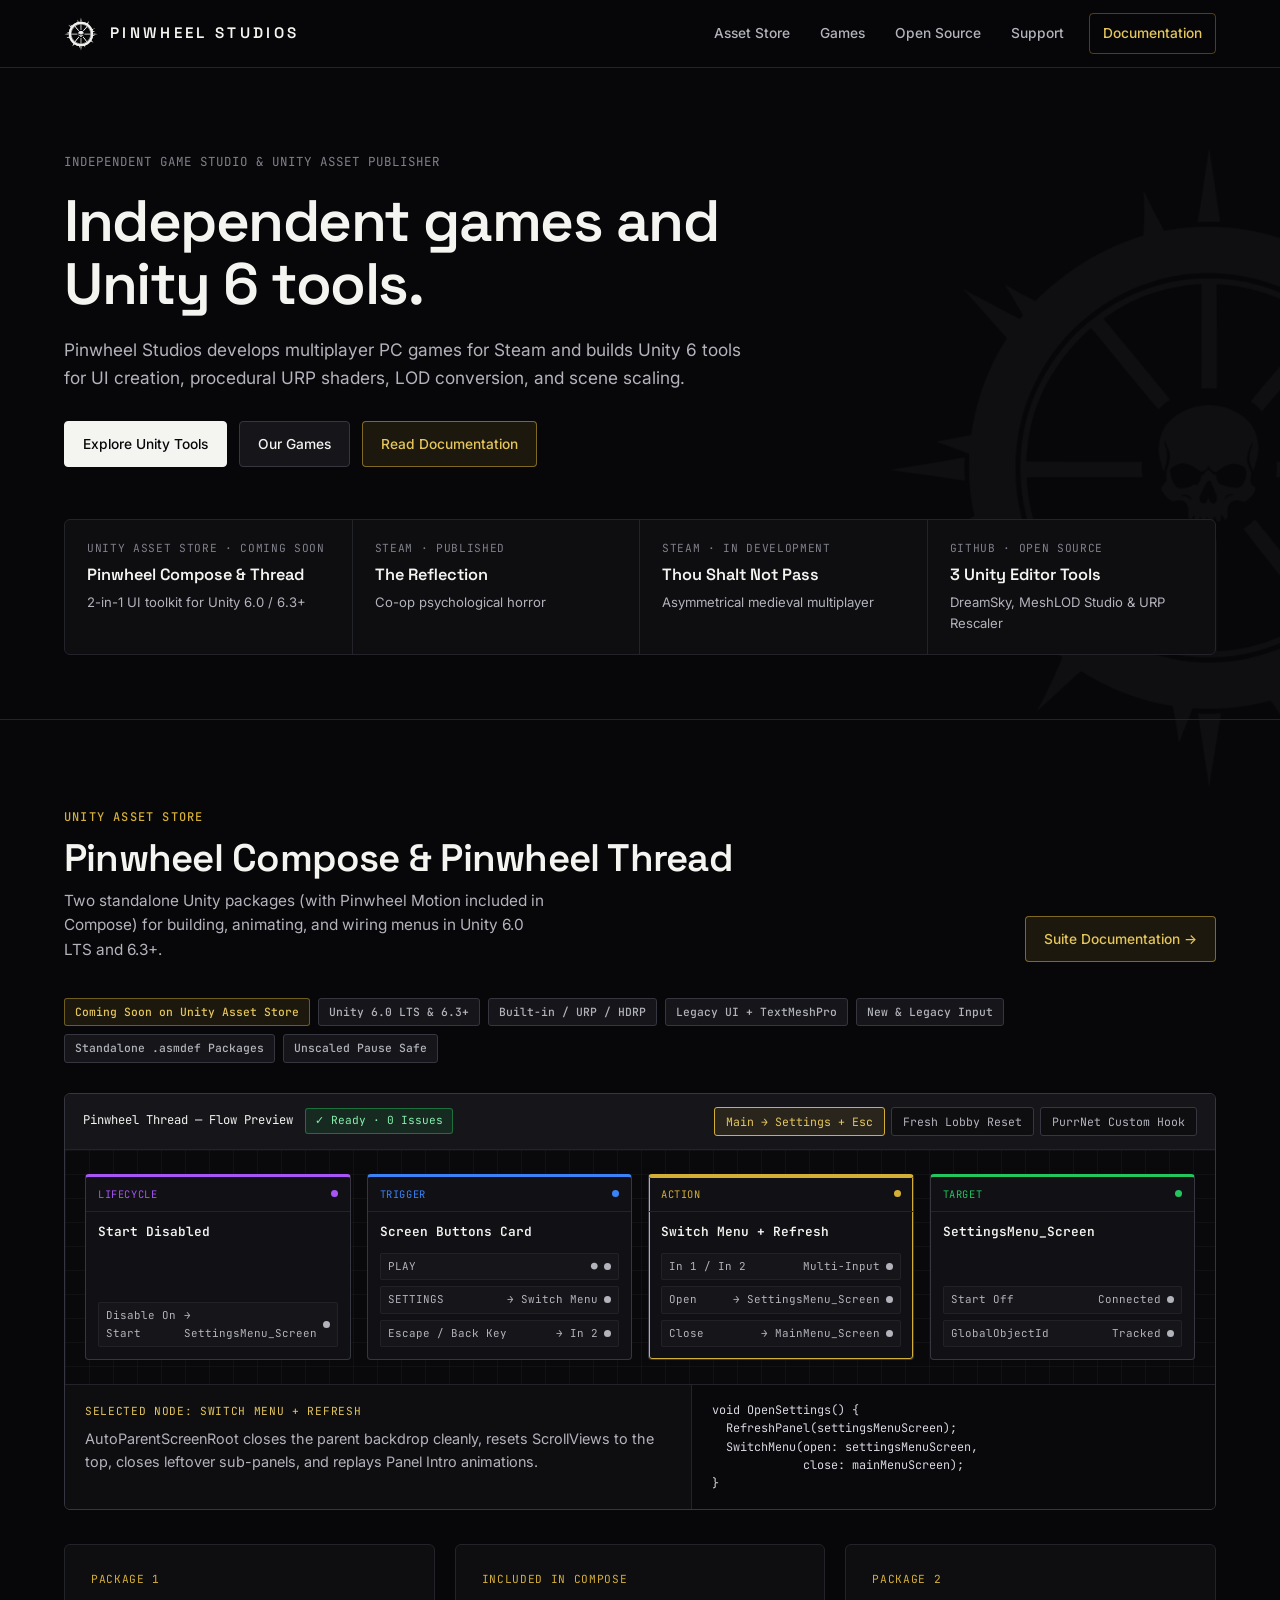
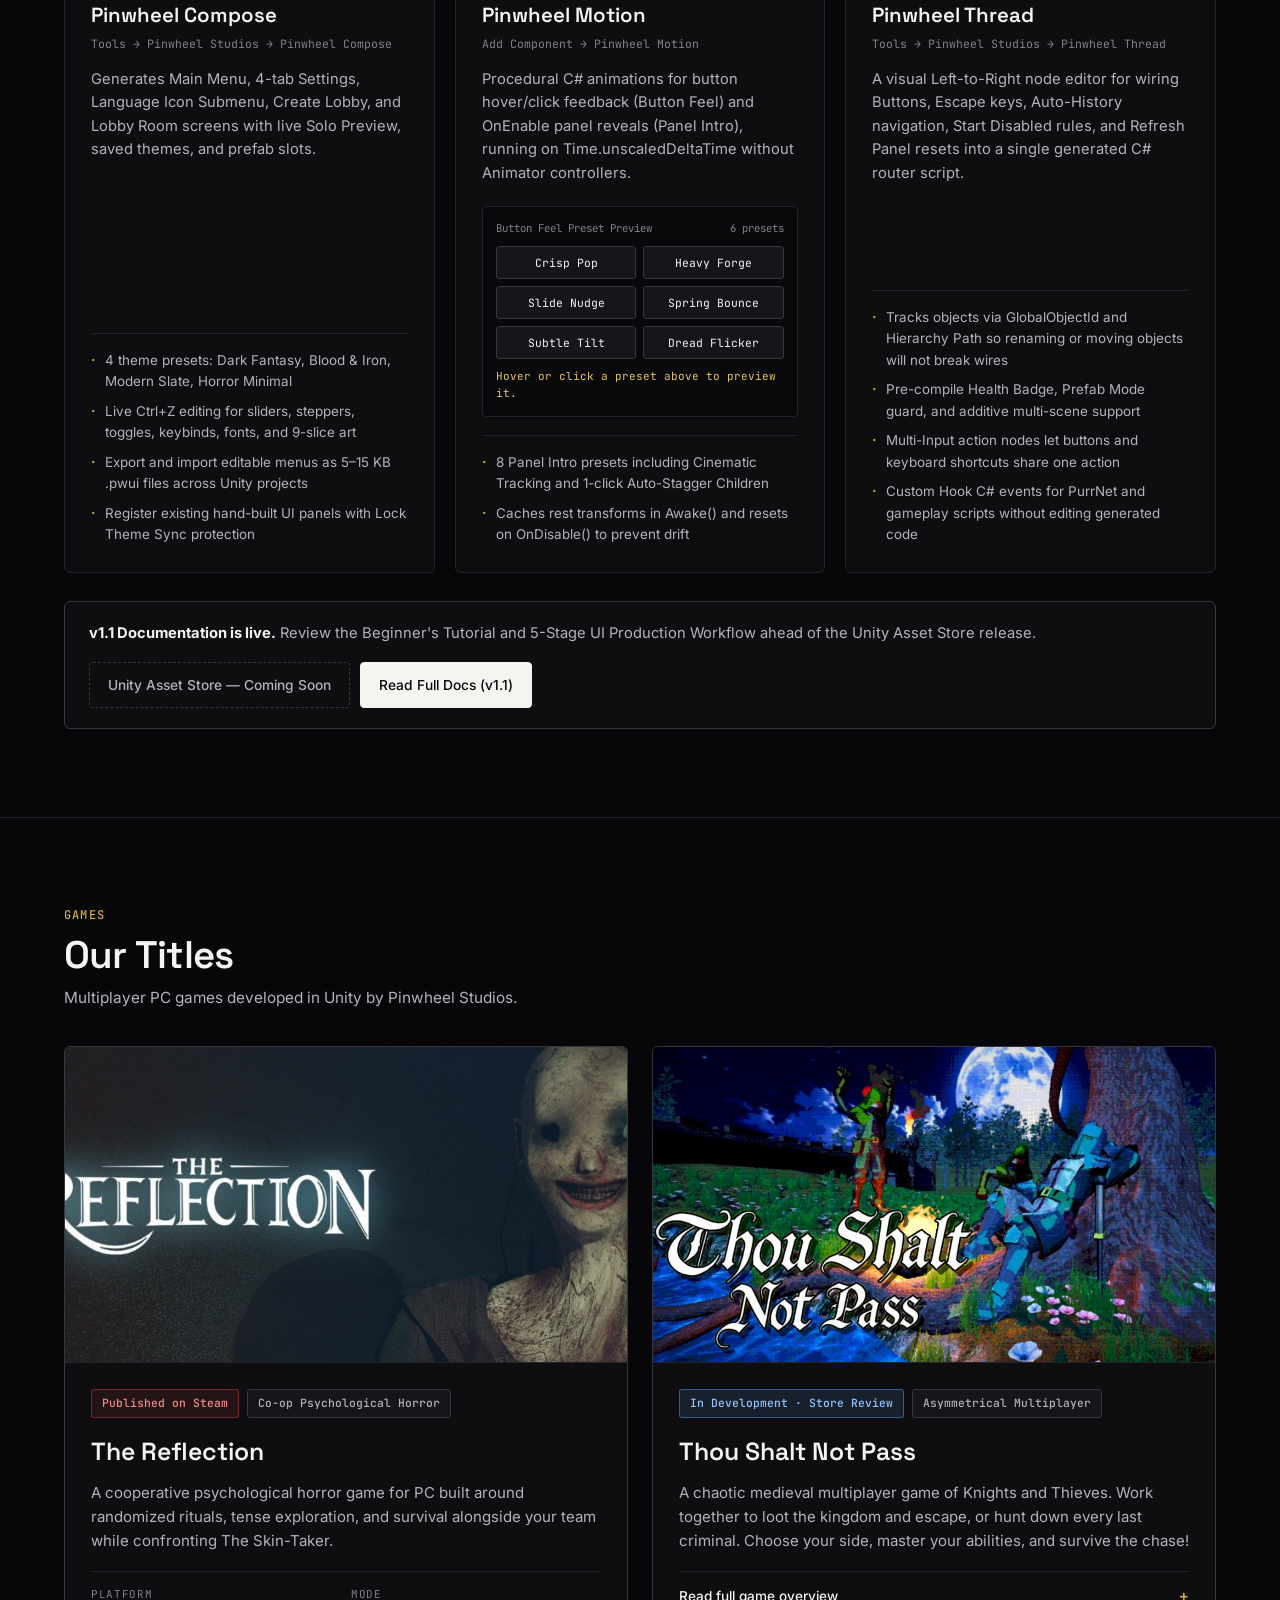
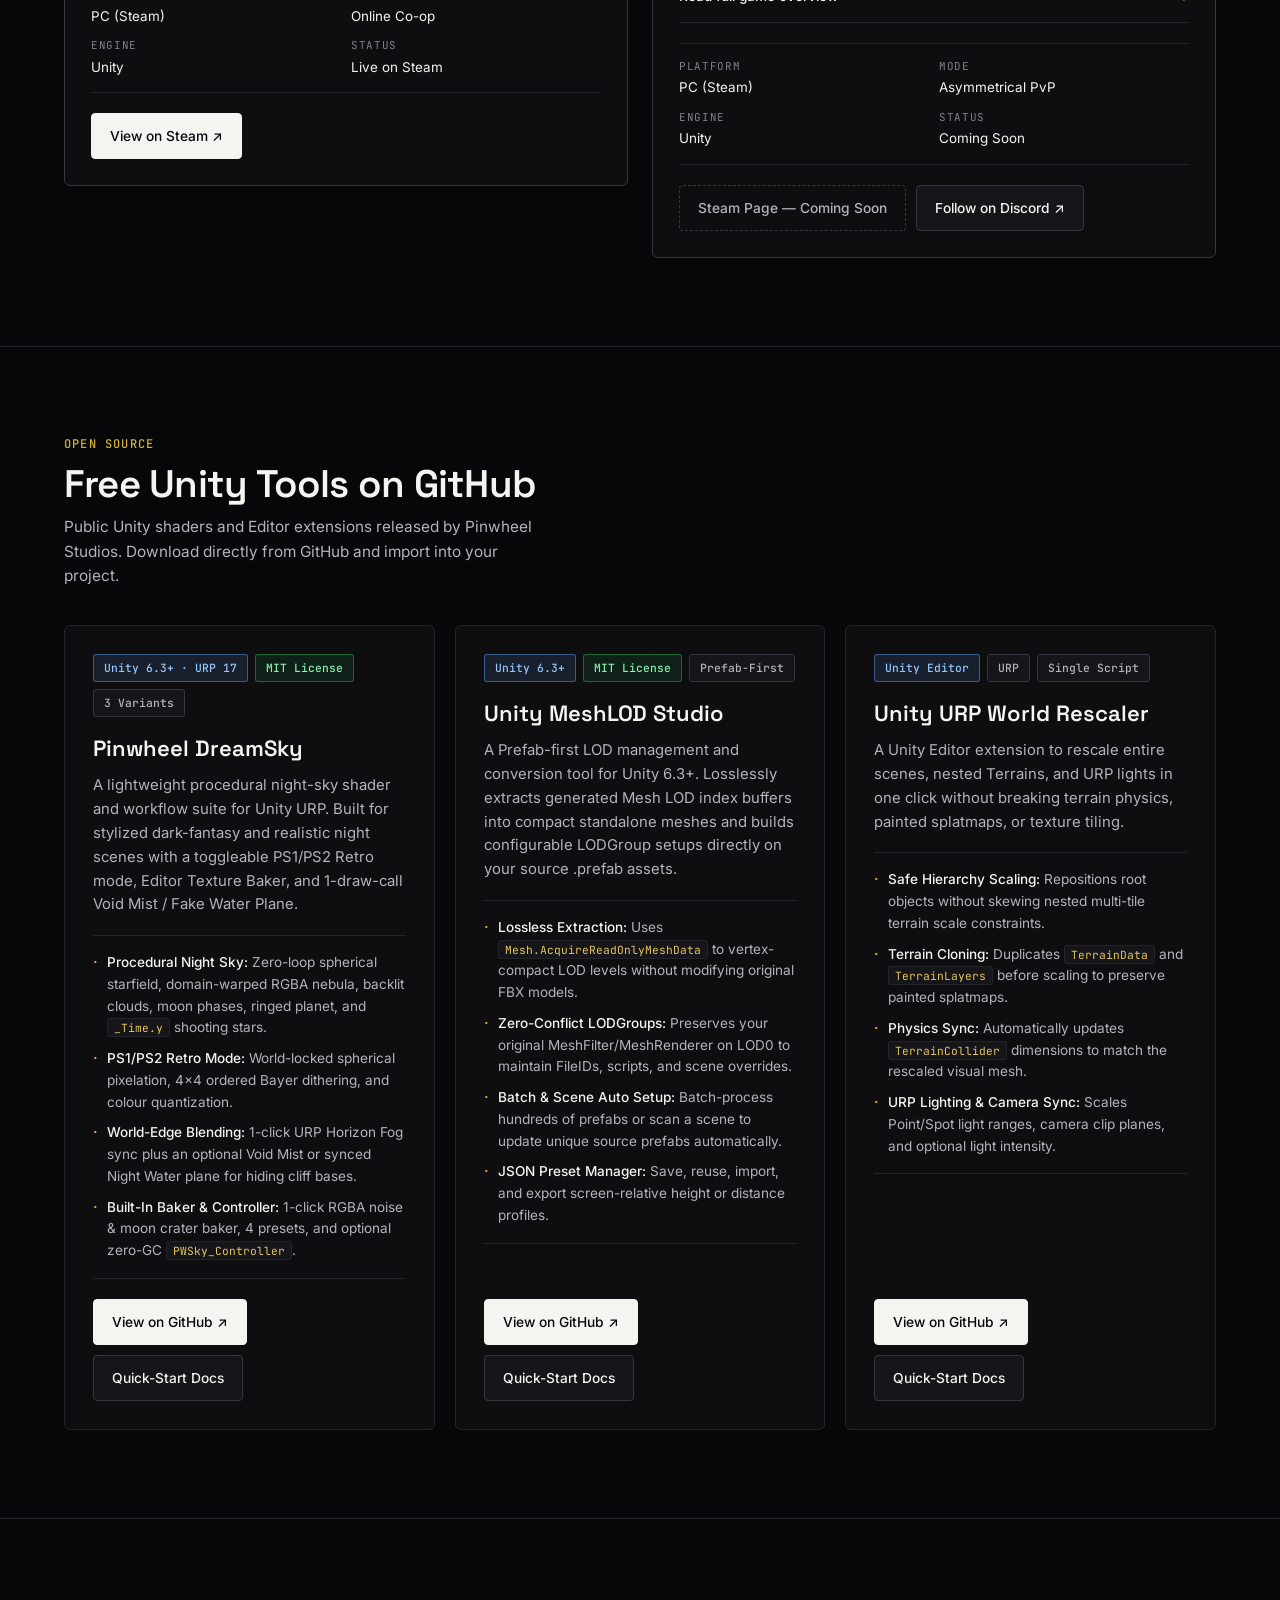
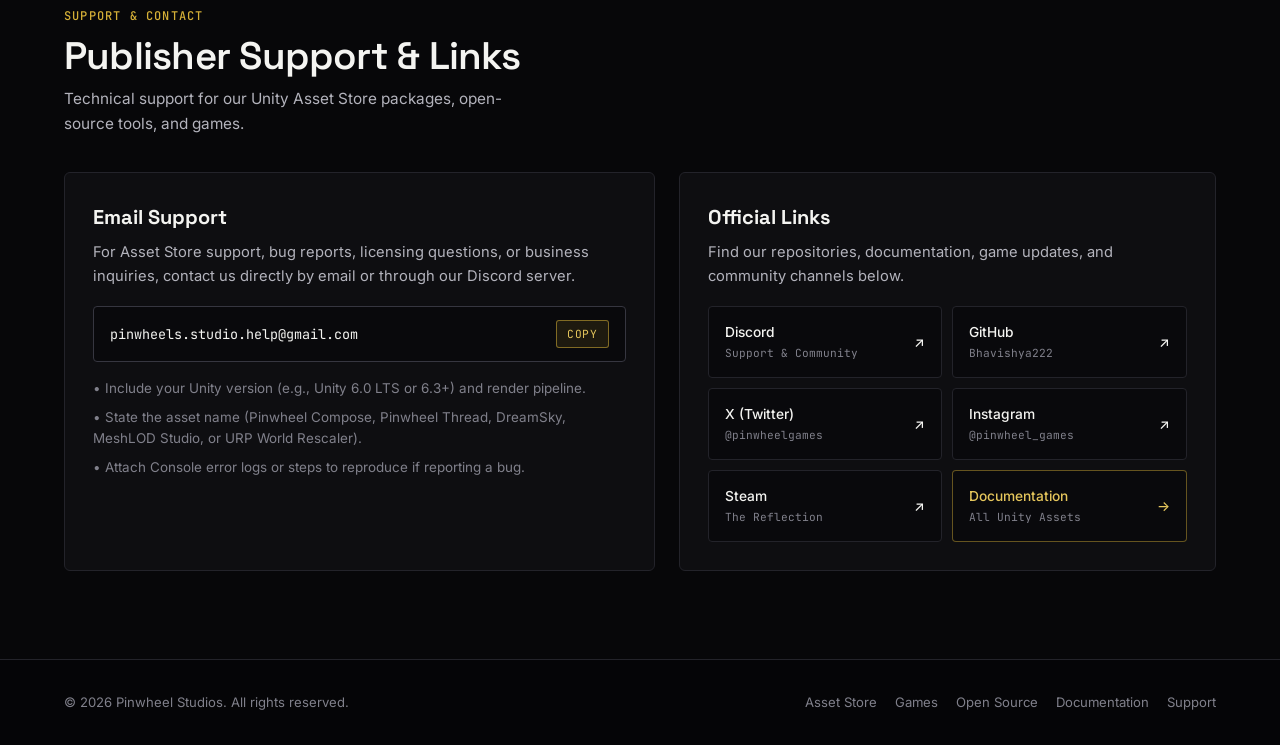
==== commit b74445b1: "Update index.html" ====
--- a/index.html
+++ b/index.html
@@ -4,12 +4,17 @@
   <meta charset="UTF-8" />
   <meta name="viewport" content="width=device-width, initial-scale=1.0" />
   <title>Pinwheel Studios — Games &amp; Unity Tools</title>
-  <meta name="description" content="Pinwheel Studios is an independent game studio and Unity tool developer. Creators of The Reflection, Thou Shalt Not Pass, Pinwheel Compose, Pinwheel Thread, Unity MeshLOD Studio, and Unity URP World Rescaler." />
+  <meta name="description" content="Pinwheel Studios is an independent game studio and Unity tool developer. Creators of The Reflection, Thou Shalt Not Pass, Pinwheel Compose, Pinwheel Thread, Pinwheel DreamSky, Unity MeshLOD Studio, and Unity URP World Rescaler." />
   <link rel="icon" type="image/png" href="assets/favicon.png" />
   <link rel="preconnect" href="https://fonts.googleapis.com" />
   <link rel="preconnect" href="https://fonts.gstatic.com" crossorigin />
   <link href="https://fonts.googleapis.com/css2?family=Inter:wght@400;500;600&family=JetBrains+Mono:wght@400;500;600&family=Space+Grotesk:wght@500;600;700&display=swap" rel="stylesheet" />
   <link rel="stylesheet" href="styles.css" />
+  <style>
+    @media (min-width: 1021px) {
+      .oss-list { grid-template-columns: repeat(3, 1fr); }
+    }
+  </style>
 </head>
 <body>
   <img src="assets/pinwheel-mark.png" alt="" aria-hidden="true" class="bg-pinwheel" />
@@ -43,7 +48,7 @@
             <div class="hero-kicker">Independent Game Studio &amp; Unity Asset Publisher</div>
             <h1 class="hero-title">Independent games and Unity 6 tools.</h1>
             <p class="hero-lead">
-              Pinwheel Studios develops multiplayer PC games for Steam and builds Unity 6 editor tools for UI creation, LOD conversion, and scene scaling.
+              Pinwheel Studios develops multiplayer PC games for Steam and builds Unity 6 tools for UI creation, procedural URP shaders, LOD conversion, and scene scaling.
             </p>
             <div class="hero-actions">
               <a href="#tools" class="btn btn-primary">Explore Unity Tools</a>
@@ -70,8 +75,8 @@
             </a>
             <a href="#opensource" class="overview-cell">
               <span class="overview-kicker">GitHub · Open Source</span>
-              <span class="overview-name">2 Unity Editor Tools</span>
-              <span class="overview-sub">MeshLOD Studio &amp; URP World Rescaler</span>
+              <span class="overview-name">3 Unity Editor Tools</span>
+              <span class="overview-sub">DreamSky, MeshLOD Studio &amp; URP Rescaler</span>
             </a>
           </div>
         </div>
@@ -318,13 +323,38 @@
               <div class="section-label">Open Source</div>
               <h2 class="section-title">Free Unity Tools on GitHub</h2>
               <p class="section-desc">
-                Public Unity Editor extensions released by Pinwheel Studios. Download directly from GitHub and drop into your project's Assets/Editor folder.
+                Public Unity shaders and Editor extensions released by Pinwheel Studios. Download directly from GitHub and import into your project.
               </p>
             </div>
           </div>
 
           <div class="oss-list">
-            <!-- Tool 1: Unity MeshLOD Studio -->
+            <!-- Tool 1: Pinwheel DreamSky -->
+            <article class="oss-card">
+              <div class="oss-tags">
+                <span class="tag tag-blue">Unity 6.3+ · URP 17</span>
+                <span class="tag tag-green">MIT License</span>
+                <span class="tag">3 Variants</span>
+              </div>
+              <h3 class="oss-name">Pinwheel DreamSky</h3>
+              <p class="oss-summary">
+                A lightweight procedural night-sky shader and workflow suite for Unity URP. Built for stylized dark-fantasy and realistic night scenes with a toggleable PS1/PS2 Retro mode, Editor Texture Baker, and 1-draw-call Void Mist / Fake Water Plane.
+              </p>
+              <ul class="oss-specs">
+                <li><strong>Procedural Night Sky:</strong> Zero-loop spherical starfield, domain-warped RGBA nebula, backlit clouds, moon phases, ringed planet, and <span class="inline-code">_Time.y</span> shooting stars.</li>
+                <li><strong>PS1/PS2 Retro Mode:</strong> World-locked spherical pixelation, 4×4 ordered Bayer dithering, and colour quantization.</li>
+                <li><strong>World-Edge Blending:</strong> 1-click URP Horizon Fog sync plus an optional Void Mist or synced Night Water plane for hiding cliff bases.</li>
+                <li><strong>Built-In Baker &amp; Controller:</strong> 1-click RGBA noise &amp; moon crater baker, 4 presets, and optional zero-GC <span class="inline-code">PWSky_Controller</span>.</li>
+              </ul>
+              <div class="oss-actions">
+                <a href="https://github.com/Bhavishya222/Unity-URP-DreamSky" target="_blank" rel="noopener noreferrer" class="btn btn-primary">
+                  View on GitHub ↗
+                </a>
+                <a href="docs.html#dreamsky-docs" class="btn">Quick-Start Docs</a>
+              </div>
+            </article>
+
+            <!-- Tool 2: Unity MeshLOD Studio -->
             <article class="oss-card">
               <div class="oss-tags">
                 <span class="tag tag-blue">Unity 6.3+</span>
@@ -349,7 +379,7 @@
               </div>
             </article>
 
-            <!-- Tool 2: Unity URP World Rescaler -->
+            <!-- Tool 3: Unity URP World Rescaler -->
             <article class="oss-card">
               <div class="oss-tags">
                 <span class="tag tag-blue">Unity Editor</span>
@@ -402,7 +432,7 @@
               </div>
               <ul class="support-checklist">
                 <li>• Include your Unity version (e.g., Unity 6.0 LTS or 6.3+) and render pipeline.</li>
-                <li>• State the asset name (Pinwheel Compose, Pinwheel Thread, MeshLOD Studio, or URP World Rescaler).</li>
+                <li>• State the asset name (Pinwheel Compose, Pinwheel Thread, DreamSky, MeshLOD Studio, or URP World Rescaler).</li>
                 <li>• Attach Console error logs or steps to reproduce if reporting a bug.</li>
               </ul>
             </div>
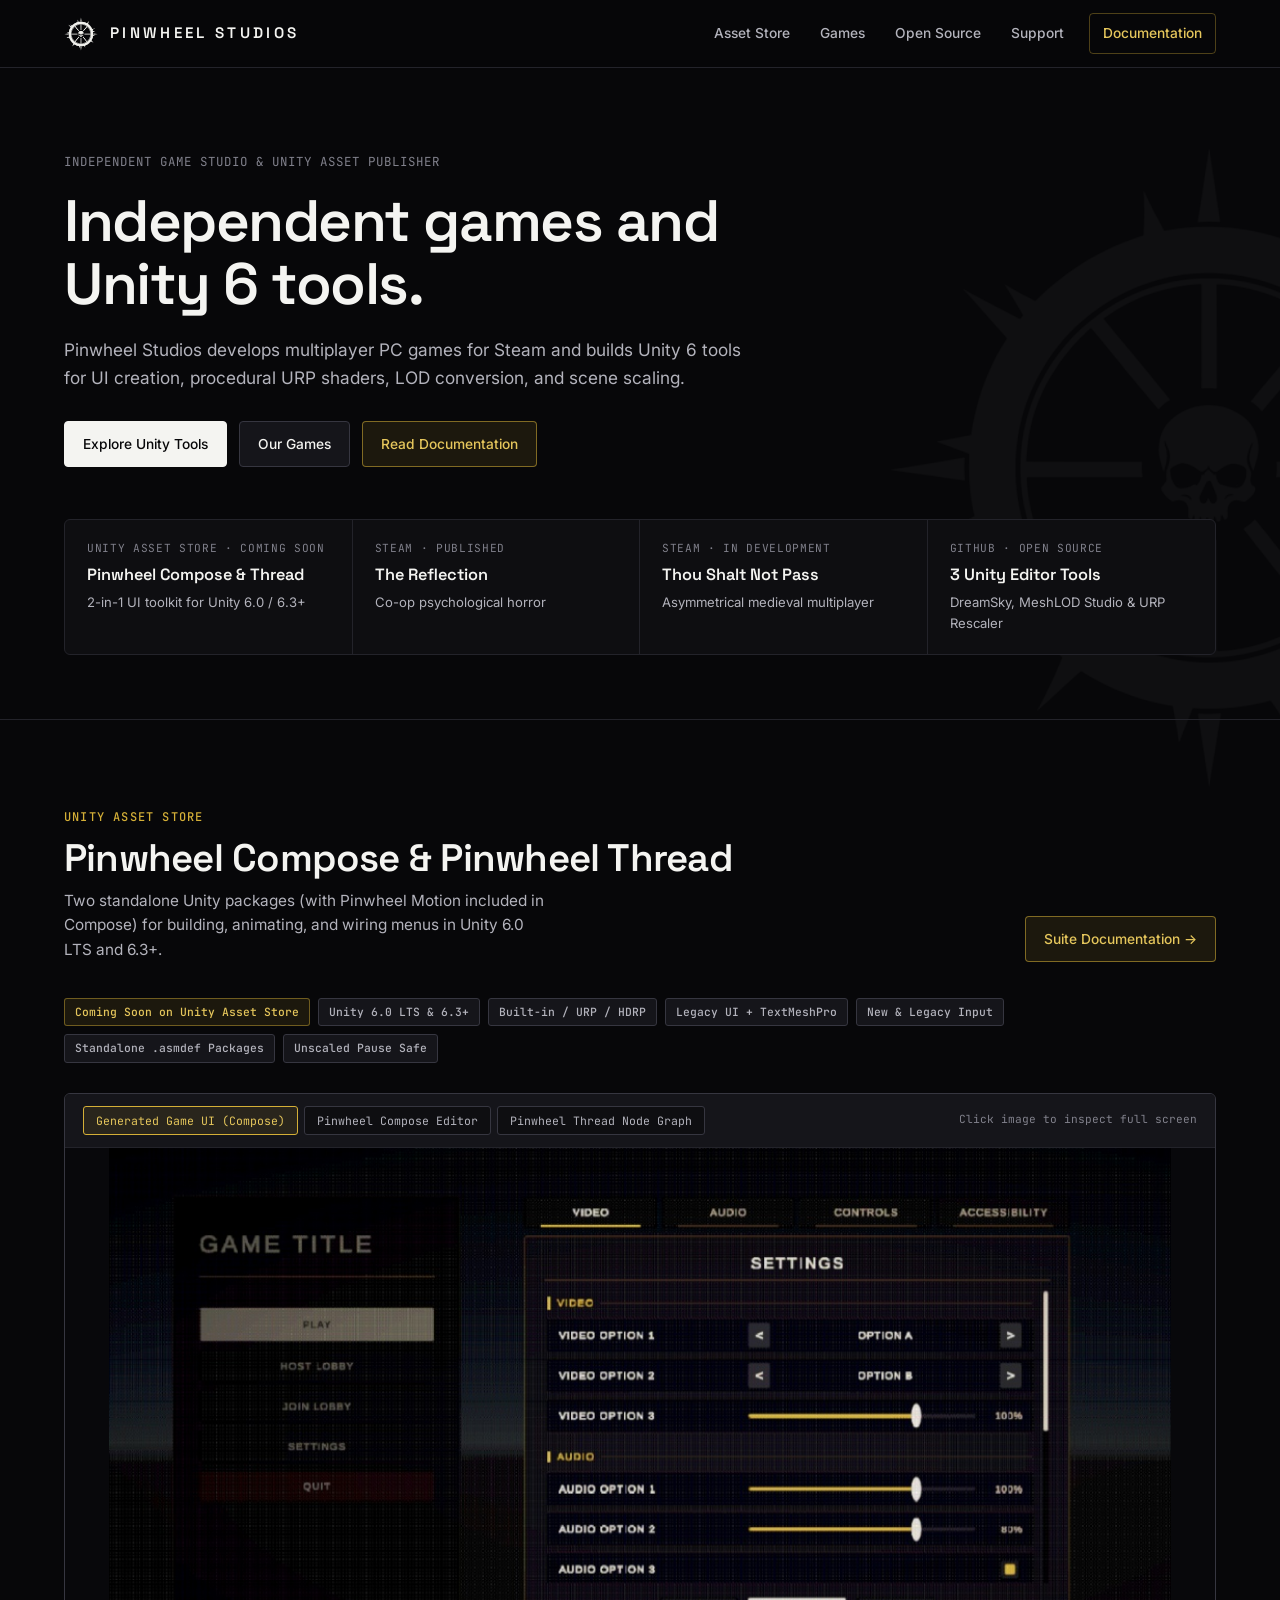
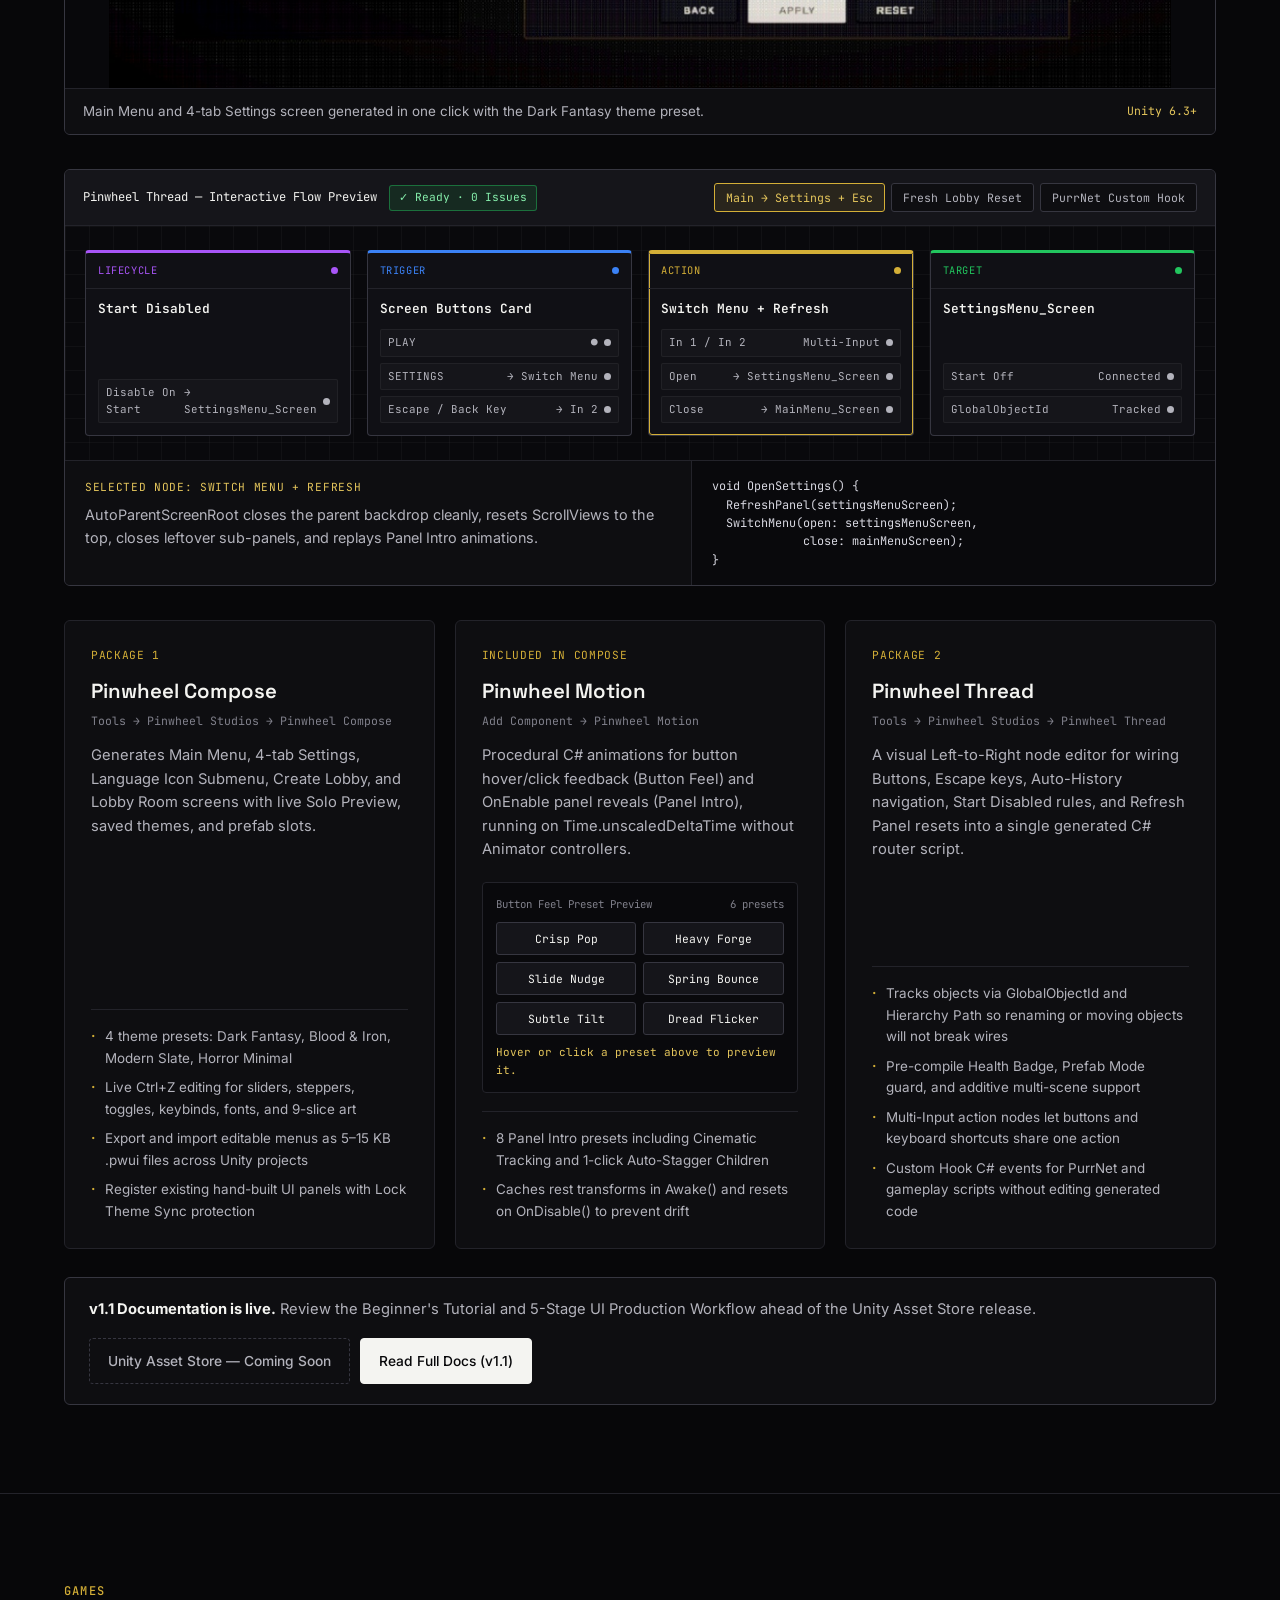
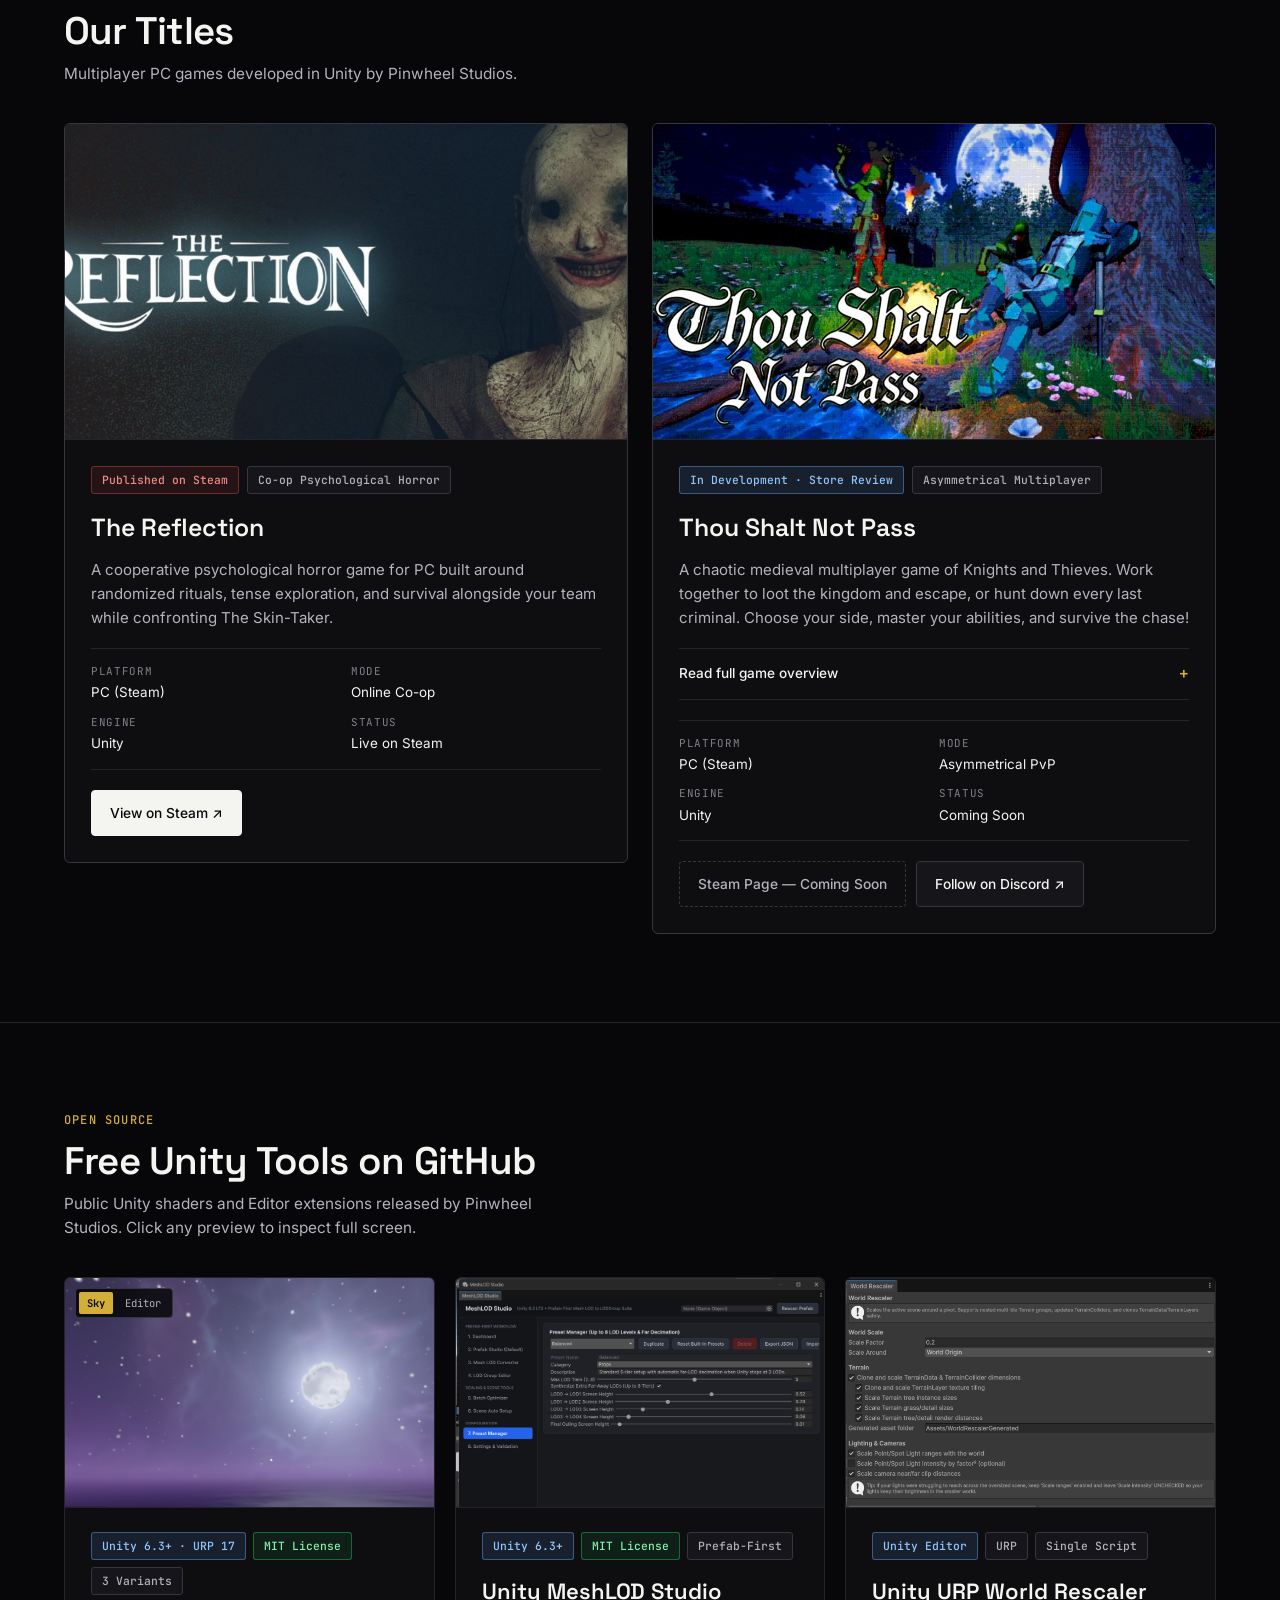
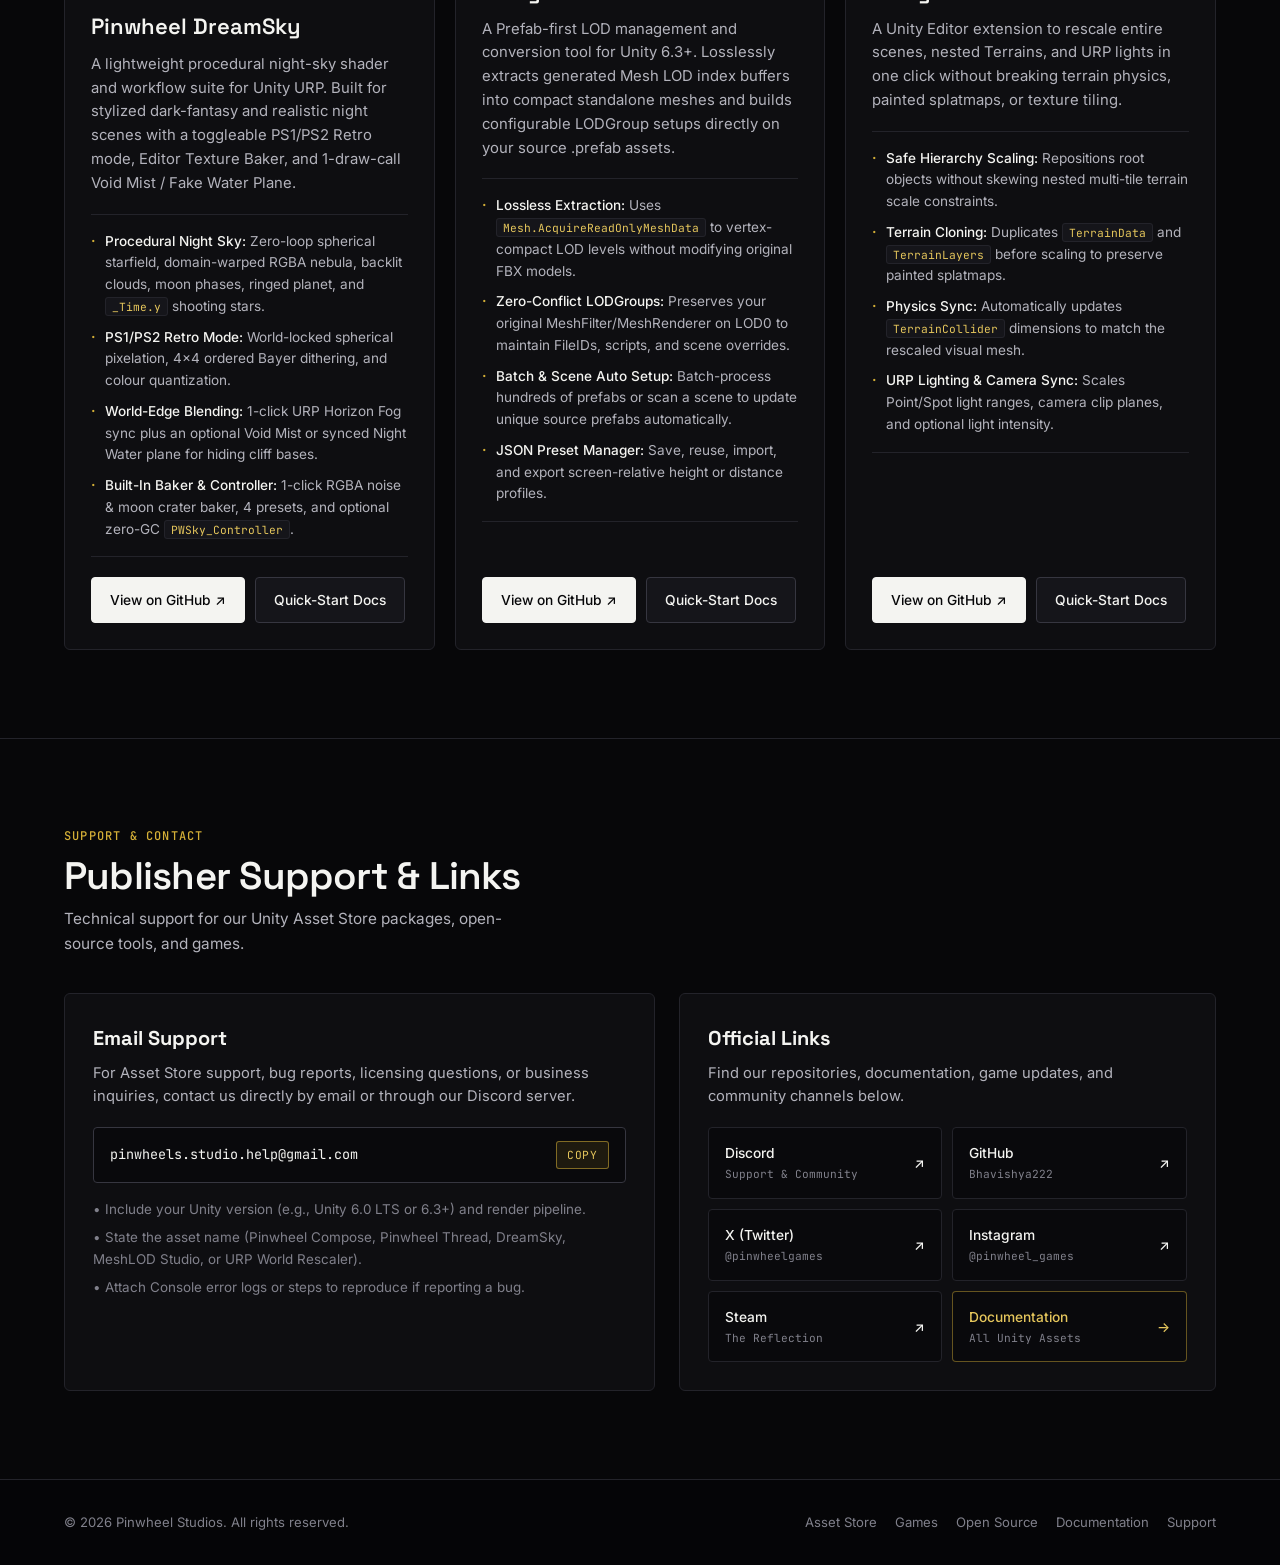
==== commit 19a57676: "Update index.html" ====
--- a/index.html
+++ b/index.html
@@ -13,6 +13,242 @@
   <style>
     @media (min-width: 1021px) {
       .oss-list { grid-template-columns: repeat(3, 1fr); }
+    }
+
+    /* Real Unity Screenshots Gallery (Compose & Thread) */
+    .media-showcase {
+      border: 1px solid var(--line-strong);
+      border-radius: 6px;
+      background: var(--bg-1);
+      overflow: hidden;
+      margin-bottom: 34px;
+    }
+
+    .media-bar {
+      display: flex;
+      flex-wrap: wrap;
+      align-items: center;
+      justify-content: space-between;
+      gap: 12px;
+      padding: 12px 18px;
+      border-bottom: 1px solid var(--line);
+      background: var(--bg-2);
+    }
+
+    .media-tabs {
+      display: flex;
+      flex-wrap: wrap;
+      gap: 6px;
+    }
+
+    .media-tab {
+      font-family: var(--font-mono);
+      font-size: 0.72rem;
+      padding: 6px 12px;
+      border-radius: 3px;
+      border: 1px solid var(--line-strong);
+      background: var(--bg-1);
+      color: var(--ink-mid);
+      cursor: pointer;
+      transition: all 0.15s;
+    }
+
+    .media-tab:hover { color: var(--ink); border-color: var(--ink-dim); }
+    .media-tab.active {
+      background: var(--gold-soft);
+      border-color: var(--gold);
+      color: var(--gold-bright);
+    }
+
+    .media-hint {
+      font-family: var(--font-mono);
+      font-size: 0.7rem;
+      color: var(--ink-dim);
+    }
+
+    .media-frame {
+      position: relative;
+      background: #08080b;
+      aspect-ratio: 16 / 9;
+      max-height: 540px;
+      width: 100%;
+      display: flex;
+      align-items: center;
+      justify-content: center;
+      cursor: zoom-in;
+      overflow: hidden;
+    }
+
+    .media-frame img {
+      width: 100%;
+      height: 100%;
+      object-fit: contain;
+      transition: transform 0.25s ease;
+    }
+
+    .media-frame:hover img {
+      transform: scale(1.012);
+    }
+
+    .media-caption-bar {
+      padding: 12px 18px;
+      border-top: 1px solid var(--line);
+      background: var(--bg-1);
+      display: flex;
+      align-items: center;
+      justify-content: space-between;
+      gap: 14px;
+      font-size: 0.84rem;
+      color: var(--ink-mid);
+    }
+
+    /* Open-Source Card Previews */
+    .oss-card { padding: 0; overflow: hidden; }
+    .oss-card-body {
+      padding: 24px 26px 26px;
+      display: flex;
+      flex-direction: column;
+      flex: 1;
+    }
+
+    .oss-preview {
+      position: relative;
+      width: 100%;
+      aspect-ratio: 16 / 10;
+      background: #08080b;
+      border-bottom: 1px solid var(--line);
+      overflow: hidden;
+      cursor: zoom-in;
+    }
+
+    .oss-preview img {
+      width: 100%;
+      height: 100%;
+      object-fit: cover;
+      object-position: top left;
+      transition: transform 0.35s cubic-bezier(0.22, 1, 0.36, 1);
+    }
+
+    .oss-preview img.center-crop {
+      object-position: center;
+    }
+
+    .oss-preview:hover img {
+      transform: scale(1.03);
+    }
+
+    .oss-toggle-group {
+      position: absolute;
+      top: 10px;
+      left: 10px;
+      z-index: 2;
+      display: inline-flex;
+      gap: 4px;
+      padding: 3px;
+      border-radius: 4px;
+      background: rgba(7, 7, 9, 0.85);
+      border: 1px solid var(--line-strong);
+      backdrop-filter: blur(6px);
+    }
+
+    .oss-toggle-btn {
+      font-family: var(--font-mono);
+      font-size: 0.66rem;
+      padding: 4px 8px;
+      border: none;
+      border-radius: 2px;
+      background: transparent;
+      color: var(--ink-mid);
+      cursor: pointer;
+    }
+
+    .oss-toggle-btn.active {
+      background: var(--gold);
+      color: #070709;
+      font-weight: 600;
+    }
+
+    .zoom-pill {
+      position: absolute;
+      bottom: 10px;
+      right: 10px;
+      font-family: var(--font-mono);
+      font-size: 0.66rem;
+      padding: 4px 8px;
+      border-radius: 3px;
+      background: rgba(7, 7, 9, 0.82);
+      border: 1px solid var(--line-strong);
+      color: var(--ink-mid);
+      opacity: 0;
+      transition: opacity 0.16s;
+      pointer-events: none;
+    }
+
+    .oss-preview:hover .zoom-pill,
+    .media-frame:hover .zoom-pill {
+      opacity: 1;
+    }
+
+    /* Full-Screen Image Lightbox */
+    .lightbox {
+      position: fixed;
+      inset: 0;
+      z-index: 100;
+      background: rgba(5, 5, 7, 0.93);
+      backdrop-filter: blur(6px);
+      display: none;
+      align-items: center;
+      justify-content: center;
+      padding: 28px;
+    }
+
+    .lightbox.open {
+      display: flex;
+    }
+
+    .lightbox-inner {
+      max-width: 1180px;
+      width: 100%;
+      display: flex;
+      flex-direction: column;
+      gap: 12px;
+      align-items: center;
+    }
+
+    .lightbox-bar {
+      width: 100%;
+      display: flex;
+      align-items: center;
+      justify-content: space-between;
+      gap: 16px;
+      font-family: var(--font-mono);
+      font-size: 0.78rem;
+      color: var(--ink-mid);
+    }
+
+    .lightbox-close {
+      font-family: var(--font-mono);
+      font-size: 0.74rem;
+      padding: 6px 12px;
+      border-radius: 4px;
+      border: 1px solid var(--line-strong);
+      background: var(--bg-2);
+      color: var(--ink);
+      cursor: pointer;
+    }
+
+    .lightbox-close:hover {
+      border-color: var(--gold);
+      color: var(--gold-bright);
+    }
+
+    .lightbox-img {
+      max-width: 100%;
+      max-height: 82vh;
+      object-fit: contain;
+      border: 1px solid var(--line-strong);
+      border-radius: 4px;
+      background: #08080b;
     }
   </style>
 </head>
@@ -108,11 +344,33 @@
             <span class="tag">Unscaled Pause Safe</span>
           </div>
 
+          <!-- REAL UNITY EDITOR & GENERATED UI SCREENSHOT SWITCHER -->
+          <div class="media-showcase">
+            <div class="media-bar">
+              <div class="media-tabs" role="tablist" aria-label="Pinwheel Compose and Thread Screenshots">
+                <button type="button" class="media-tab active" data-shot="ui">Generated Game UI (Compose)</button>
+                <button type="button" class="media-tab" data-shot="compose">Pinwheel Compose Editor</button>
+                <button type="button" class="media-tab" data-shot="thread">Pinwheel Thread Node Graph</button>
+              </div>
+              <span class="media-hint">Click image to inspect full screen</span>
+            </div>
+
+            <div id="suiteMediaFrame" class="media-frame" role="button" tabindex="0" aria-label="Expand screenshot">
+              <img id="suiteMediaImg" src="assets/compose-ui.jpg" alt="Pinwheel Compose generated Main Menu and Settings UI in Unity" />
+              <span class="zoom-pill">Click to zoom</span>
+            </div>
+
+            <div class="media-caption-bar">
+              <span id="suiteMediaCaption">Main Menu and 4-tab Settings screen generated in one click with the Dark Fantasy theme preset.</span>
+              <span class="mono" style="font-size:0.72rem;color:var(--gold-bright);">Unity 6.3+</span>
+            </div>
+          </div>
+
           <!-- INTERACTIVE PINWHEEL THREAD FLOW PREVIEW -->
           <div class="thread-sandbox">
             <div class="sandbox-toolbar">
               <div class="sandbox-title">
-                <span>Pinwheel Thread — Flow Preview</span>
+                <span>Pinwheel Thread — Interactive Flow Preview</span>
                 <span class="health-badge">✓ Ready · 0 Issues</span>
               </div>
               <div class="preset-tabs" role="tablist" aria-label="Pinwheel Thread Workflow Examples">
@@ -323,7 +581,7 @@
               <div class="section-label">Open Source</div>
               <h2 class="section-title">Free Unity Tools on GitHub</h2>
               <p class="section-desc">
-                Public Unity shaders and Editor extensions released by Pinwheel Studios. Download directly from GitHub and import into your project.
+                Public Unity shaders and Editor extensions released by Pinwheel Studios. Click any preview to inspect full screen.
               </p>
             </div>
           </div>
@@ -331,76 +589,98 @@
           <div class="oss-list">
             <!-- Tool 1: Pinwheel DreamSky -->
             <article class="oss-card">
-              <div class="oss-tags">
-                <span class="tag tag-blue">Unity 6.3+ · URP 17</span>
-                <span class="tag tag-green">MIT License</span>
-                <span class="tag">3 Variants</span>
-              </div>
-              <h3 class="oss-name">Pinwheel DreamSky</h3>
-              <p class="oss-summary">
-                A lightweight procedural night-sky shader and workflow suite for Unity URP. Built for stylized dark-fantasy and realistic night scenes with a toggleable PS1/PS2 Retro mode, Editor Texture Baker, and 1-draw-call Void Mist / Fake Water Plane.
-              </p>
-              <ul class="oss-specs">
-                <li><strong>Procedural Night Sky:</strong> Zero-loop spherical starfield, domain-warped RGBA nebula, backlit clouds, moon phases, ringed planet, and <span class="inline-code">_Time.y</span> shooting stars.</li>
-                <li><strong>PS1/PS2 Retro Mode:</strong> World-locked spherical pixelation, 4×4 ordered Bayer dithering, and colour quantization.</li>
-                <li><strong>World-Edge Blending:</strong> 1-click URP Horizon Fog sync plus an optional Void Mist or synced Night Water plane for hiding cliff bases.</li>
-                <li><strong>Built-In Baker &amp; Controller:</strong> 1-click RGBA noise &amp; moon crater baker, 4 presets, and optional zero-GC <span class="inline-code">PWSky_Controller</span>.</li>
-              </ul>
-              <div class="oss-actions">
-                <a href="https://github.com/Bhavishya222/Unity-URP-DreamSky" target="_blank" rel="noopener noreferrer" class="btn btn-primary">
-                  View on GitHub ↗
-                </a>
-                <a href="docs.html#dreamsky-docs" class="btn">Quick-Start Docs</a>
+              <div class="oss-preview" data-lightbox-src="assets/dreamsky-sky.jpg" data-lightbox-caption="Pinwheel DreamSky — Procedural URP Night Sky with Moon, Starfield &amp; Horizon Mist">
+                <div class="oss-toggle-group" aria-label="DreamSky Preview Mode">
+                  <button type="button" class="oss-toggle-btn active" data-ds-view="sky">Sky</button>
+                  <button type="button" class="oss-toggle-btn" data-ds-view="editor">Editor</button>
+                </div>
+                <img id="dreamskyImg" class="center-crop" src="assets/dreamsky-sky.jpg" alt="Pinwheel DreamSky procedural night sky in Unity URP" />
+                <span class="zoom-pill">Click to zoom</span>
+              </div>
+              <div class="oss-card-body">
+                <div class="oss-tags">
+                  <span class="tag tag-blue">Unity 6.3+ · URP 17</span>
+                  <span class="tag tag-green">MIT License</span>
+                  <span class="tag">3 Variants</span>
+                </div>
+                <h3 class="oss-name">Pinwheel DreamSky</h3>
+                <p class="oss-summary">
+                  A lightweight procedural night-sky shader and workflow suite for Unity URP. Built for stylized dark-fantasy and realistic night scenes with a toggleable PS1/PS2 Retro mode, Editor Texture Baker, and 1-draw-call Void Mist / Fake Water Plane.
+                </p>
+                <ul class="oss-specs">
+                  <li><strong>Procedural Night Sky:</strong> Zero-loop spherical starfield, domain-warped RGBA nebula, backlit clouds, moon phases, ringed planet, and <span class="inline-code">_Time.y</span> shooting stars.</li>
+                  <li><strong>PS1/PS2 Retro Mode:</strong> World-locked spherical pixelation, 4×4 ordered Bayer dithering, and colour quantization.</li>
+                  <li><strong>World-Edge Blending:</strong> 1-click URP Horizon Fog sync plus an optional Void Mist or synced Night Water plane for hiding cliff bases.</li>
+                  <li><strong>Built-In Baker &amp; Controller:</strong> 1-click RGBA noise &amp; moon crater baker, 4 presets, and optional zero-GC <span class="inline-code">PWSky_Controller</span>.</li>
+                </ul>
+                <div class="oss-actions">
+                  <a href="https://github.com/Bhavishya222/Unity-URP-DreamSky" target="_blank" rel="noopener noreferrer" class="btn btn-primary">
+                    View on GitHub ↗
+                  </a>
+                  <a href="docs.html#dreamsky-docs" class="btn">Quick-Start Docs</a>
+                </div>
               </div>
             </article>
 
             <!-- Tool 2: Unity MeshLOD Studio -->
             <article class="oss-card">
-              <div class="oss-tags">
-                <span class="tag tag-blue">Unity 6.3+</span>
-                <span class="tag tag-green">MIT License</span>
-                <span class="tag">Prefab-First</span>
-              </div>
-              <h3 class="oss-name">Unity MeshLOD Studio</h3>
-              <p class="oss-summary">
-                A Prefab-first LOD management and conversion tool for Unity 6.3+. Losslessly extracts generated Mesh LOD index buffers into compact standalone meshes and builds configurable LODGroup setups directly on your source .prefab assets.
-              </p>
-              <ul class="oss-specs">
-                <li><strong>Lossless Extraction:</strong> Uses <span class="inline-code">Mesh.AcquireReadOnlyMeshData</span> to vertex-compact LOD levels without modifying original FBX models.</li>
-                <li><strong>Zero-Conflict LODGroups:</strong> Preserves your original MeshFilter/MeshRenderer on LOD0 to maintain FileIDs, scripts, and scene overrides.</li>
-                <li><strong>Batch &amp; Scene Auto Setup:</strong> Batch-process hundreds of prefabs or scan a scene to update unique source prefabs automatically.</li>
-                <li><strong>JSON Preset Manager:</strong> Save, reuse, import, and export screen-relative height or distance profiles.</li>
-              </ul>
-              <div class="oss-actions">
-                <a href="https://github.com/Bhavishya222/Unity-MeshLOD-Studio" target="_blank" rel="noopener noreferrer" class="btn btn-primary">
-                  View on GitHub ↗
-                </a>
-                <a href="docs.html#meshlod-docs" class="btn">Quick-Start Docs</a>
+              <div class="oss-preview" data-lightbox-src="assets/meshlod-editor.png" data-lightbox-caption="Unity MeshLOD Studio — Preset Manager &amp; Prefab-First LOD Conversion Suite (Unity 6.3 LTS)">
+                <img src="assets/meshlod-editor.png" alt="Unity MeshLOD Studio Preset Manager window in Unity 6.3" />
+                <span class="zoom-pill">Click to zoom</span>
+              </div>
+              <div class="oss-card-body">
+                <div class="oss-tags">
+                  <span class="tag tag-blue">Unity 6.3+</span>
+                  <span class="tag tag-green">MIT License</span>
+                  <span class="tag">Prefab-First</span>
+                </div>
+                <h3 class="oss-name">Unity MeshLOD Studio</h3>
+                <p class="oss-summary">
+                  A Prefab-first LOD management and conversion tool for Unity 6.3+. Losslessly extracts generated Mesh LOD index buffers into compact standalone meshes and builds configurable LODGroup setups directly on your source .prefab assets.
+                </p>
+                <ul class="oss-specs">
+                  <li><strong>Lossless Extraction:</strong> Uses <span class="inline-code">Mesh.AcquireReadOnlyMeshData</span> to vertex-compact LOD levels without modifying original FBX models.</li>
+                  <li><strong>Zero-Conflict LODGroups:</strong> Preserves your original MeshFilter/MeshRenderer on LOD0 to maintain FileIDs, scripts, and scene overrides.</li>
+                  <li><strong>Batch &amp; Scene Auto Setup:</strong> Batch-process hundreds of prefabs or scan a scene to update unique source prefabs automatically.</li>
+                  <li><strong>JSON Preset Manager:</strong> Save, reuse, import, and export screen-relative height or distance profiles.</li>
+                </ul>
+                <div class="oss-actions">
+                  <a href="https://github.com/Bhavishya222/Unity-MeshLOD-Studio" target="_blank" rel="noopener noreferrer" class="btn btn-primary">
+                    View on GitHub ↗
+                  </a>
+                  <a href="docs.html#meshlod-docs" class="btn">Quick-Start Docs</a>
+                </div>
               </div>
             </article>
 
             <!-- Tool 3: Unity URP World Rescaler -->
             <article class="oss-card">
-              <div class="oss-tags">
-                <span class="tag tag-blue">Unity Editor</span>
-                <span class="tag">URP</span>
-                <span class="tag">Single Script</span>
-              </div>
-              <h3 class="oss-name">Unity URP World Rescaler</h3>
-              <p class="oss-summary">
-                A Unity Editor extension to rescale entire scenes, nested Terrains, and URP lights in one click without breaking terrain physics, painted splatmaps, or texture tiling.
-              </p>
-              <ul class="oss-specs">
-                <li><strong>Safe Hierarchy Scaling:</strong> Repositions root objects without skewing nested multi-tile terrain scale constraints.</li>
-                <li><strong>Terrain Cloning:</strong> Duplicates <span class="inline-code">TerrainData</span> and <span class="inline-code">TerrainLayers</span> before scaling to preserve painted splatmaps.</li>
-                <li><strong>Physics Sync:</strong> Automatically updates <span class="inline-code">TerrainCollider</span> dimensions to match the rescaled visual mesh.</li>
-                <li><strong>URP Lighting &amp; Camera Sync:</strong> Scales Point/Spot light ranges, camera clip planes, and optional light intensity.</li>
-              </ul>
-              <div class="oss-actions">
-                <a href="https://github.com/Bhavishya222/Unity-URP-World-Rescaler" target="_blank" rel="noopener noreferrer" class="btn btn-primary">
-                  View on GitHub ↗
-                </a>
-                <a href="docs.html#rescaler-docs" class="btn">Quick-Start Docs</a>
+              <div class="oss-preview" data-lightbox-src="assets/rescaler-editor.png" data-lightbox-caption="Unity URP World Rescaler — Safe Terrain, Collider &amp; URP Lighting Rescale Window">
+                <img src="assets/rescaler-editor.png" alt="Unity URP World Rescaler Editor Window" />
+                <span class="zoom-pill">Click to zoom</span>
+              </div>
+              <div class="oss-card-body">
+                <div class="oss-tags">
+                  <span class="tag tag-blue">Unity Editor</span>
+                  <span class="tag">URP</span>
+                  <span class="tag">Single Script</span>
+                </div>
+                <h3 class="oss-name">Unity URP World Rescaler</h3>
+                <p class="oss-summary">
+                  A Unity Editor extension to rescale entire scenes, nested Terrains, and URP lights in one click without breaking terrain physics, painted splatmaps, or texture tiling.
+                </p>
+                <ul class="oss-specs">
+                  <li><strong>Safe Hierarchy Scaling:</strong> Repositions root objects without skewing nested multi-tile terrain scale constraints.</li>
+                  <li><strong>Terrain Cloning:</strong> Duplicates <span class="inline-code">TerrainData</span> and <span class="inline-code">TerrainLayers</span> before scaling to preserve painted splatmaps.</li>
+                  <li><strong>Physics Sync:</strong> Automatically updates <span class="inline-code">TerrainCollider</span> dimensions to match the rescaled visual mesh.</li>
+                  <li><strong>URP Lighting &amp; Camera Sync:</strong> Scales Point/Spot light ranges, camera clip planes, and optional light intensity.</li>
+                </ul>
+                <div class="oss-actions">
+                  <a href="https://github.com/Bhavishya222/Unity-URP-World-Rescaler" target="_blank" rel="noopener noreferrer" class="btn btn-primary">
+                    View on GitHub ↗
+                  </a>
+                  <a href="docs.html#rescaler-docs" class="btn">Quick-Start Docs</a>
+                </div>
               </div>
             </article>
           </div>
@@ -489,6 +769,120 @@
     </footer>
   </div>
 
+  <!-- FULL-SCREEN IMAGE LIGHTBOX -->
+  <div id="imgLightbox" class="lightbox" role="dialog" aria-modal="true" aria-label="Screenshot Preview">
+    <div class="lightbox-inner">
+      <div class="lightbox-bar">
+        <span id="lightboxCaption">Preview</span>
+        <button type="button" id="lightboxClose" class="lightbox-close">Close [Esc]</button>
+      </div>
+      <img id="lightboxImg" class="lightbox-img" src="" alt="" />
+    </div>
+  </div>
+
   <script src="script.js"></script>
+  <script>
+    document.addEventListener("DOMContentLoaded", () => {
+      const lightbox = document.getElementById("imgLightbox");
+      const lbImg = document.getElementById("lightboxImg");
+      const lbCap = document.getElementById("lightboxCaption");
+      const lbClose = document.getElementById("lightboxClose");
+
+      function openLightbox(src, caption) {
+        lbImg.src = src;
+        lbImg.alt = caption || "";
+        lbCap.textContent = caption || "Preview";
+        lightbox.classList.add("open");
+        document.body.style.overflow = "hidden";
+      }
+
+      function closeLightbox() {
+        lightbox.classList.remove("open");
+        document.body.style.overflow = "";
+      }
+
+      lbClose.addEventListener("click", closeLightbox);
+      lightbox.addEventListener("click", (e) => {
+        if (e.target === lightbox) closeLightbox();
+      });
+      document.addEventListener("keydown", (e) => {
+        if (e.key === "Escape" && lightbox.classList.contains("open")) closeLightbox();
+      });
+
+      /* 1. Pinwheel Compose & Thread 3-Tab Screenshot Switcher */
+      const suiteShots = {
+        ui: {
+          src: "assets/compose-ui.jpg",
+          caption: "Main Menu and 4-tab Settings screen generated in one click with the Dark Fantasy theme preset."
+        },
+        compose: {
+          src: "assets/compose-editor.png",
+          caption: "Pinwheel Compose Editor — Live screen builder, theme manager, and .pwui blueprint transfer."
+        },
+        thread: {
+          src: "assets/thread-editor.png",
+          caption: "Pinwheel Thread — Visual Left-to-Right node editor with Start Disabled, Switch Menu, and live Health Badge."
+        }
+      };
+
+      const suiteImg = document.getElementById("suiteMediaImg");
+      const suiteCap = document.getElementById("suiteMediaCaption");
+      const suiteFrame = document.getElementById("suiteMediaFrame");
+      let activeSuiteKey = "ui";
+
+      document.querySelectorAll(".media-tab").forEach((btn) => {
+        btn.addEventListener("click", () => {
+          document.querySelectorAll(".media-tab").forEach((b) => b.classList.remove("active"));
+          btn.classList.add("active");
+          activeSuiteKey = btn.getAttribute("data-shot");
+          suiteImg.src = suiteShots[activeSuiteKey].src;
+          suiteCap.textContent = suiteShots[activeSuiteKey].caption;
+        });
+      });
+
+      suiteFrame.addEventListener("click", () => {
+        openLightbox(suiteShots[activeSuiteKey].src, suiteShots[activeSuiteKey].caption);
+      });
+
+      /* 2. DreamSky Sky / Editor Toggle */
+      const dsImg = document.getElementById("dreamskyImg");
+      const dsPreview = dsImg.closest(".oss-preview");
+      const dsViews = {
+        sky: {
+          src: "assets/dreamsky-sky.jpg",
+          caption: "Pinwheel DreamSky — Procedural URP Night Sky with Moon, Starfield & Horizon Mist",
+          center: true
+        },
+        editor: {
+          src: "assets/dreamsky-editor.png",
+          caption: "Pinwheel DreamSky Editor — Presets, Horizon Fog Sync, Void/Water Plane & Texture Baker",
+          center: false
+        }
+      };
+
+      document.querySelectorAll("[data-ds-view]").forEach((btn) => {
+        btn.addEventListener("click", (e) => {
+          e.stopPropagation();
+          document.querySelectorAll("[data-ds-view]").forEach((b) => b.classList.remove("active"));
+          btn.classList.add("active");
+          const v = dsViews[btn.getAttribute("data-ds-view")];
+          dsImg.src = v.src;
+          dsImg.classList.toggle("center-crop", v.center);
+          dsPreview.setAttribute("data-lightbox-src", v.src);
+          dsPreview.setAttribute("data-lightbox-caption", v.caption);
+        });
+      });
+
+      /* 3. Click-to-Zoom on Open-Source Cards */
+      document.querySelectorAll(".oss-preview").forEach((el) => {
+        el.addEventListener("click", () => {
+          openLightbox(
+            el.getAttribute("data-lightbox-src"),
+            el.getAttribute("data-lightbox-caption")
+          );
+        });
+      });
+    });
+  </script>
 </body>
 </html>
